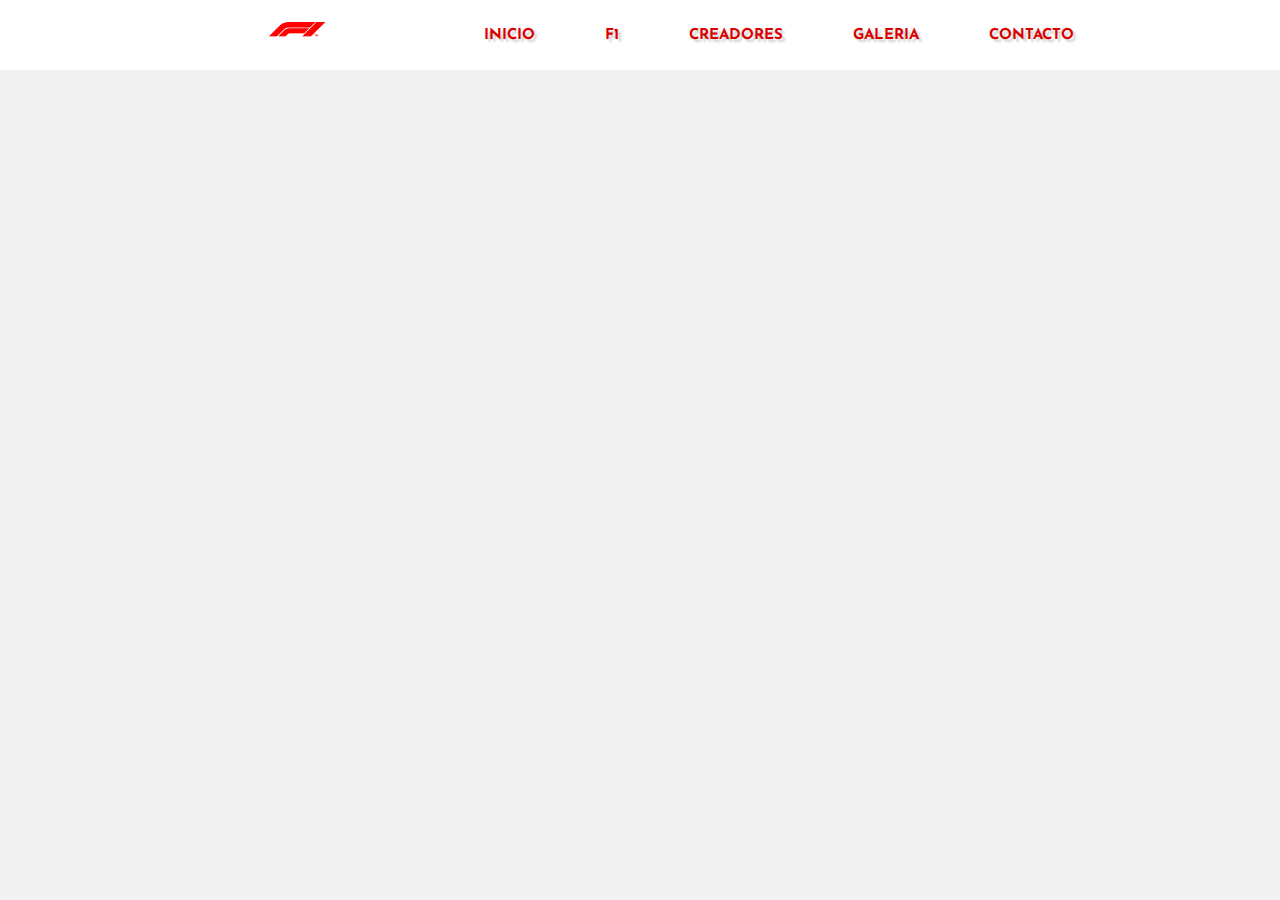
==== f1.html @ 09c90496 "header" ====
<!DOCTYPE html>
<html lang="en">
<head>
    <meta charset="UTF-8">
    <meta name="viewport" content="width=device-width, initial-scale=1.0">
    <link rel="stylesheet" href="css/f1.css">
    <link rel="preconnect" href="https://fonts.googleapis.com">
    <title>F1</title>
    <link rel="icon" href="img/pngwing.com.png" type="img/x-icon">
<link rel="preconnect" href="https://fonts.gstatic.com" crossorigin>
<link href="https://fonts.googleapis.com/css2?family=Josefin+Sans:ital,wght@0,100..700;1,100..700&display=swap" rel="stylesheet">
</head>
<body>
    <header>
        <div class="logo">
        <a href="inicio.html"><img src="img/pngwing.com.png" alt="logo de la pagina"></a>
        </div>
        <div class="encabezado">
          <div class="enlaces">
              <a  href="inicio.html">INICIO</a>
              <a  href="f1.html">F1</a>
              <a  href="creadores.html">CREADORES</a>
              <a  href="galeria.html">GALERIA</a>
              <a>CONTACTO</a>
          </div>
      </div>
      </header>

</body>
</html>
---- css/f1.css ----
body{
  font-family: "Josefin Sans", sans-serif;
  margin: 0%;
  background-color: rgb(241, 241, 241);
}

/*Encabezado*/
header{
  background-color: rgb(255, 255, 255);
  display: inline-flex;
  justify-content: center;
  position: fixed;
  width: 100%; 
  left: 0; 
  top: 0; 
  height: 70px;
  z-index: 99999;
}
.logo{
    display: inline-flex;
    }
    
    .logo img{
    height: 60px;
    margin-left: 250px;
    }
    
    .encabezado{
        padding: 20px;
        display: flex;
        justify-content: space-around;
        align-items: center;
        width: 70%;
    }
    
    .enlaces{
        display: flex;
        gap: 30px;
        margin-right: 32px;
    
    }
    
    .enlaces a{
        text-decoration: none;
        color: rgb(218, 0, 0);
        font-family: "Josefin Sans", sans-serif;
        font-weight: bold;
        padding: 20px;
        font-size: 15px;
        text-shadow: 3px 3px 2px rgba(41, 41, 41, 0.199);
    }
    
    .enlaces a:hover{
        background-color:rgb(189, 0, 0);
        border-radius: 20px;
        color: white;
        cursor: pointer;
    }
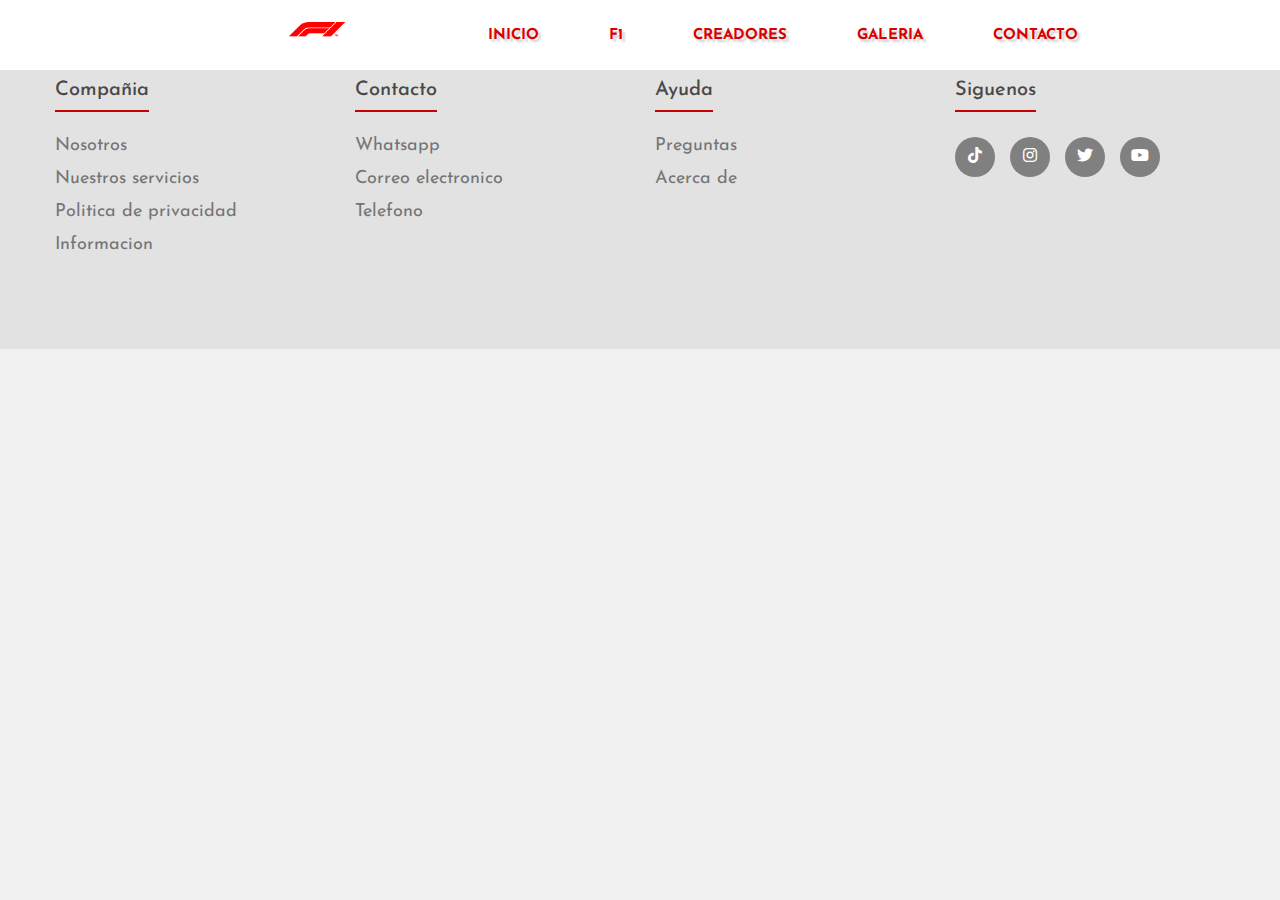
==== commit 26c2aac9: "new footer" ====
--- a/f1.html
+++ b/f1.html
@@ -4,9 +4,9 @@
     <meta charset="UTF-8">
     <meta name="viewport" content="width=device-width, initial-scale=1.0">
     <link rel="stylesheet" href="css/f1.css">
+    <link rel="stylesheet" href="https://cdnjs.cloudflare.com/ajax/libs/font-awesome/6.2.1/css/all.min.css">
     <link rel="preconnect" href="https://fonts.googleapis.com">
     <title>F1</title>
-    <link rel="icon" href="img/pngwing.com.png" type="img/x-icon">
 <link rel="preconnect" href="https://fonts.gstatic.com" crossorigin>
 <link href="https://fonts.googleapis.com/css2?family=Josefin+Sans:ital,wght@0,100..700;1,100..700&display=swap" rel="stylesheet">
 </head>
@@ -26,5 +26,57 @@
       </div>
       </header>
 
+      <footer class="footer">
+
+        <div class="container">
+
+            <div class="footer-row">
+
+                <div class="footer-links">
+                    <h4>Compañia</h4>
+                    <ul>
+                        <li><a href="#">Nosotros</a></li>
+                        <li><a href="#">Nuestros servicios</a></li>
+                        <li><a href="#">Politica de privacidad</a></li>
+                        <li><a href="#">Informacion</a></li>
+                    </ul>
+                </div>
+
+                <div class="footer-links">
+                    <h4>Contacto</h4>
+                    <ul>
+                        <li><a href="#">Whatsapp</a></li>
+                        <li><a href="#">Correo electronico</a></li>
+                        <li><a href="#">Telefono</a></li>
+                    </ul>
+                </div>
+
+                <div class="footer-links">
+                    <h4>Ayuda</h4>
+                    <ul>
+                        <li><a href="#">Preguntas</a></li>
+                        <li><a href="#">Acerca de</a></li>
+                    </ul>
+                </div>
+
+                <div class="footer-links">
+                    <h4>Siguenos</h4>
+                    <div class="social-link">
+                         <a href="https://www.tiktok.com/@f1?_t=8qfNilRjqsv&_r=1"><i class="fa-brands fa-tiktok"></i></a>
+                         <a href="https://www.instagram.com/f1?igsh=OXd1dGJkZG90dzBp"><i class="fa-brands fa-instagram"></i></a>
+                         <a href="https://x.com/f1?s=21"><i class="fa-brands fa-twitter"></i></a>
+                         <a href="https://youtube.com/@formula1?si=HDa8vbBEjknepJ82"><i class="fa-brands fa-youtube"></i></a>
+
+                    </div>
+                
+                </div>
+
+            </div>
+
+        </div>
+
+    </footer>
+
+
 </body>
 </html>
--- a/css/f1.css
+++ b/css/f1.css
@@ -36,7 +36,7 @@
     .enlaces{
         display: flex;
         gap: 30px;
-        margin-right: 32px;
+        margin-right: 25px;
     
     }
     
@@ -57,6 +57,86 @@
         cursor: pointer;
     }
 
+    /*fooder*/
+*{
+    margin: 0;
+    padding: 0;
+    box-sizing: border-box;
+    list-style: none;
+}
+
+.container{
+    max-width: 1200px;
+    margin: 0 auto;
+}
+
+.footer{
+    background-color: rgb(226, 226, 226);
+    padding: 80px 0;
+}
+
+.footer-row{
+    display: flex;
+    flex-wrap: wrap;
+}
+
+.footer-links{
+    width: 25%;
+    padding: 0 15px;
+}
+
+.footer-links h4{
+    font-size: 20px;
+    color: rgb(73, 73, 73);
+    margin-bottom: 25px;
+    font-weight: 500;
+    border-bottom: 2px solid rgb(199, 0, 0);
+    padding-bottom: 10px;
+    display: inline-block;
+}
+
+.footer-links ul li a{
+    font-size: 18px;
+    text-decoration: none;
+    color: #757575;
+    display: block;
+    margin-bottom: 15px;
+    transition: all .3s ease;
+}
+
+.footer-links ul li a:hover{
+    color: rgb(199, 0, 0);
+    padding-left: 6px;
+}
+
+.social-link a{
+    display: inline-block;
+    min-height: 40px;
+    width: 40px;
+    background-color: gray;
+    margin: 0 10px 10px 0;
+    text-align: center;
+    line-height: 40px;
+    border-radius: 50%;
+    color: white;
+    transition: all .5s ease;
+}
+
+.social-link a:hover{
+    background-color: rgb(156, 0, 0);
+}
+
+@media(max-width: center){
+    .footer-row{
+        text-align: center;
+    }
+
+    .footer-links{
+        width: 100%;
+        margin-bottom: 30px;
+    }
+}
+
     
 
 
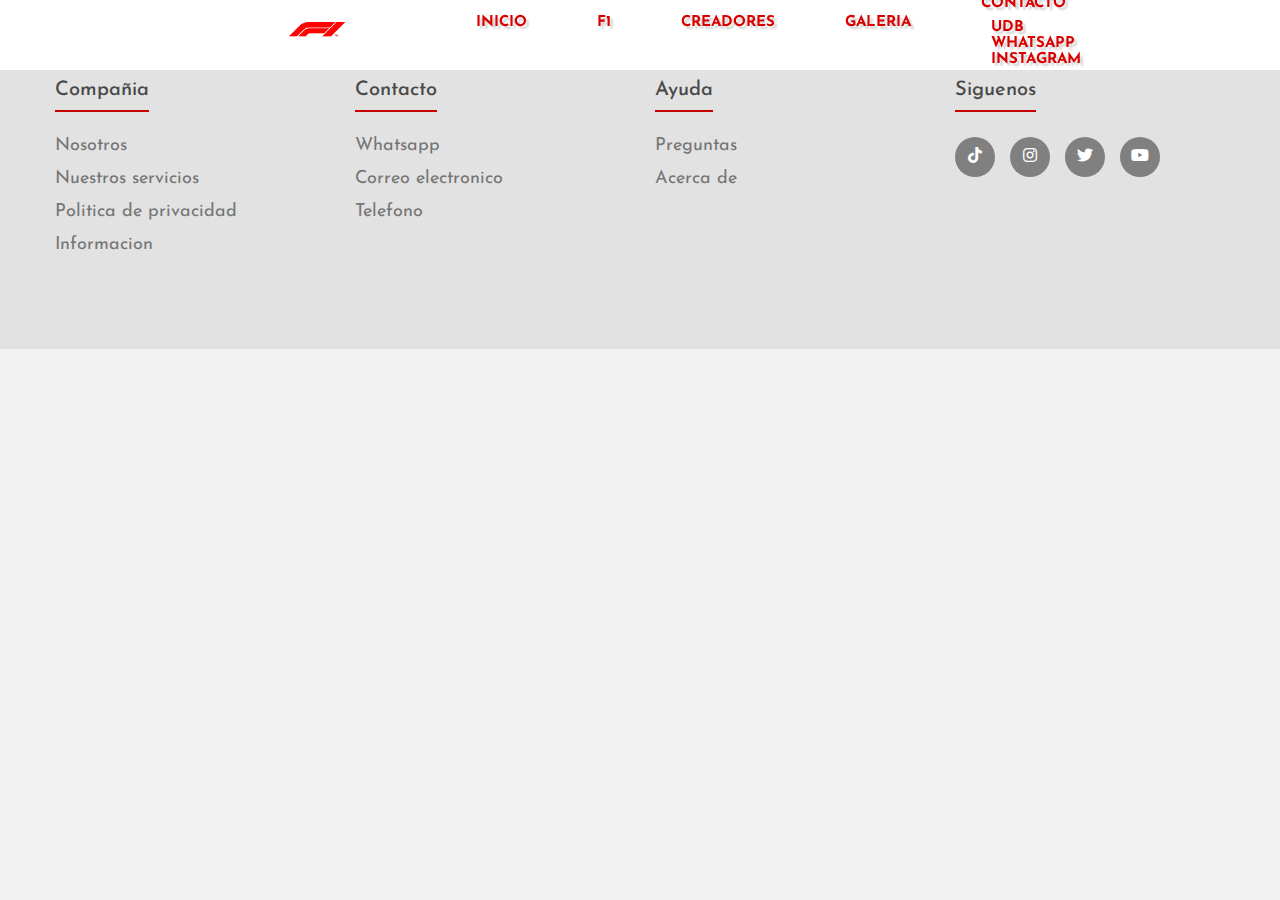
==== commit a28425ec: "submenu contacto" ====
--- a/f1.html
+++ b/f1.html
@@ -16,14 +16,23 @@
         <a href="inicio.html"><img src="img/pngwing.com.png" alt="logo de la pagina"></a>
         </div>
         <div class="encabezado">
-          <div class="enlaces">
-              <a  href="inicio.html">INICIO</a>
-              <a  href="f1.html">F1</a>
-              <a  href="creadores.html">CREADORES</a>
-              <a  href="galeria.html">GALERIA</a>
-              <a>CONTACTO</a>
-          </div>
-      </div>
+            <div class="enlaces">
+                <a  href="inicio.html">INICIO</a>
+                <a  href="f1.html">F1</a>
+                <a  href="creadores.html">CREADORES</a>
+                <a  href="galeria.html">GALERIA</a>
+                <ul class="nav">
+                    <li><a style="padding: 20px;">CONTACTO</a>
+                    <ul style="padding: 8px; padding-left: 10px; ">
+                    <li><a href="https://www.udb.edu.sv/udb/">UDB</a></li>
+                    <li><a href="https://api.whatsapp.com/send?phone=50322518241&text=Hola,%20quiero%20informaci%C3%B3n%20de%20Nuevo%20Ingreso%20para%20carreras%20presenciales%20:">WHATSAPP</a></li>
+                    <li><a href="https://www.instagram.com/UDBelsalvador/">INSTAGRAM</a></li>
+                    </ul>
+                    </li>
+                </ul>
+                
+            </div>
+        </div>
       </header>
 
       <footer class="footer">
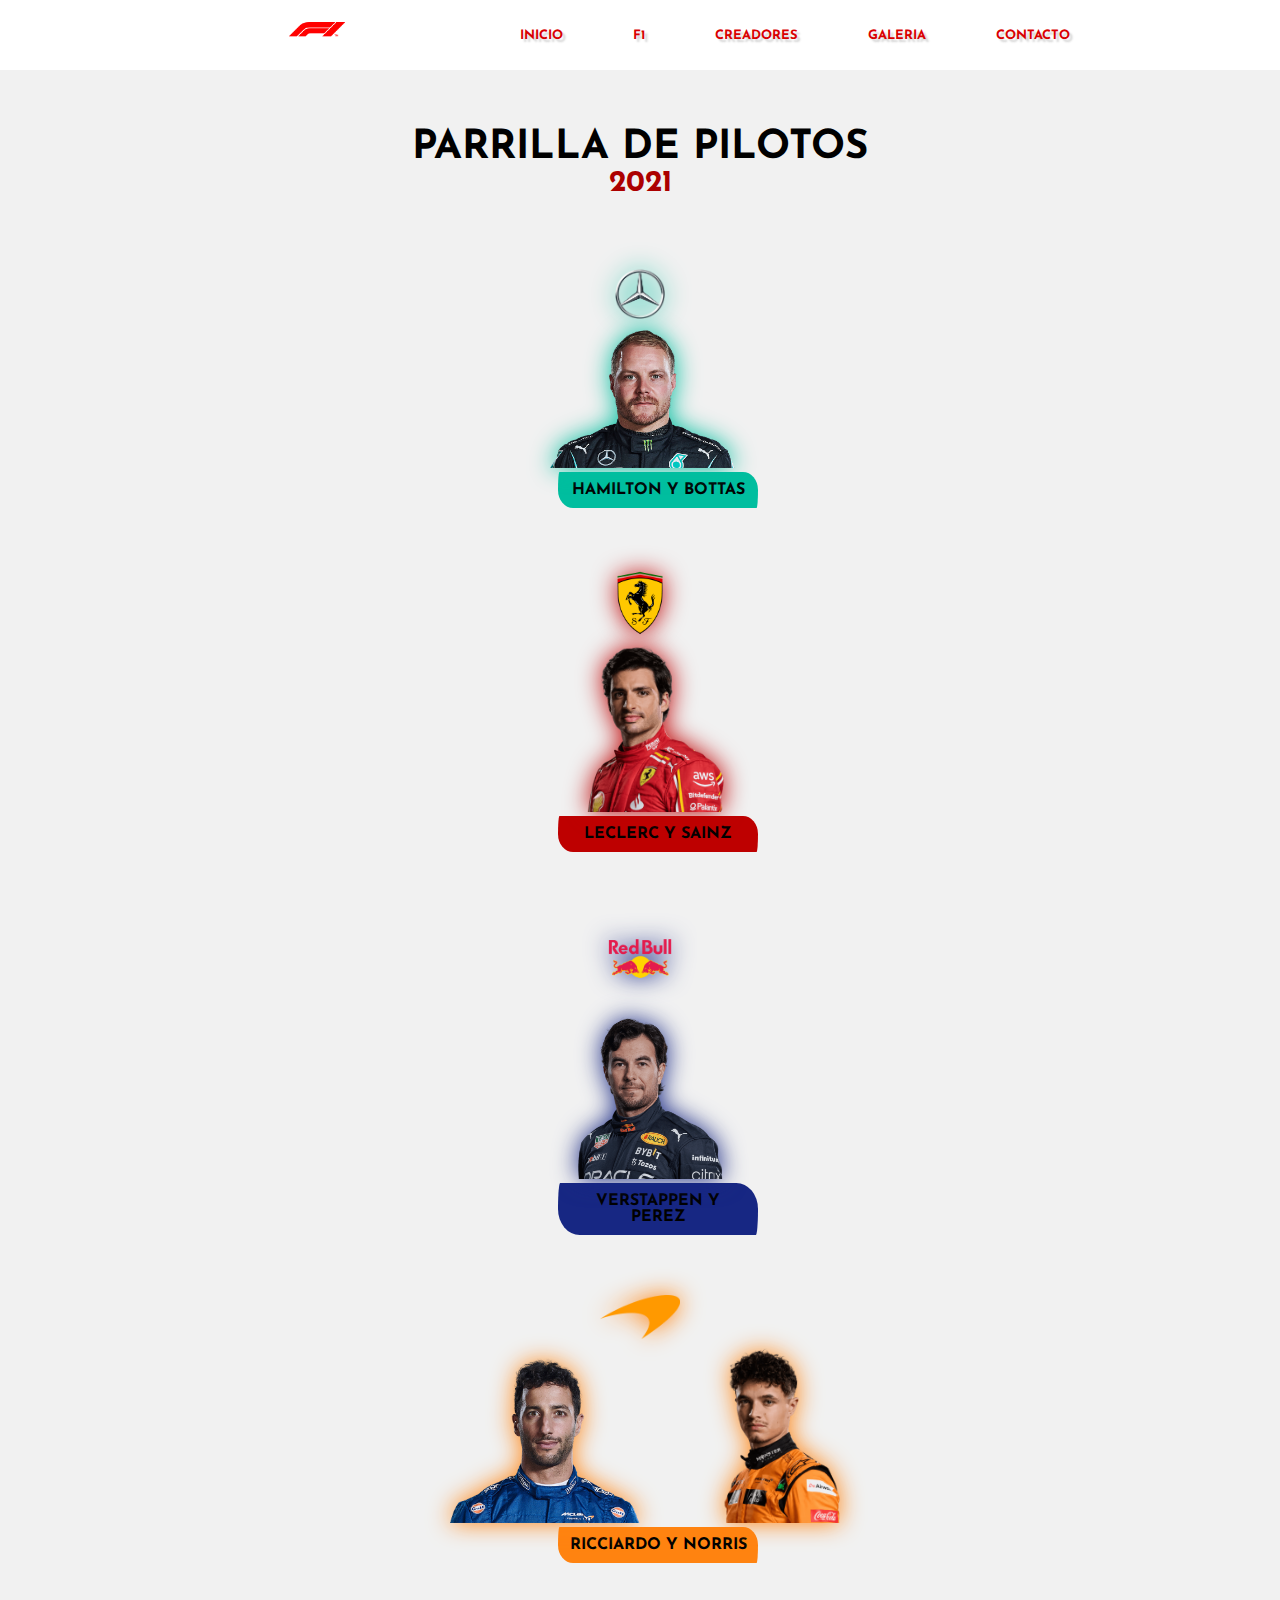
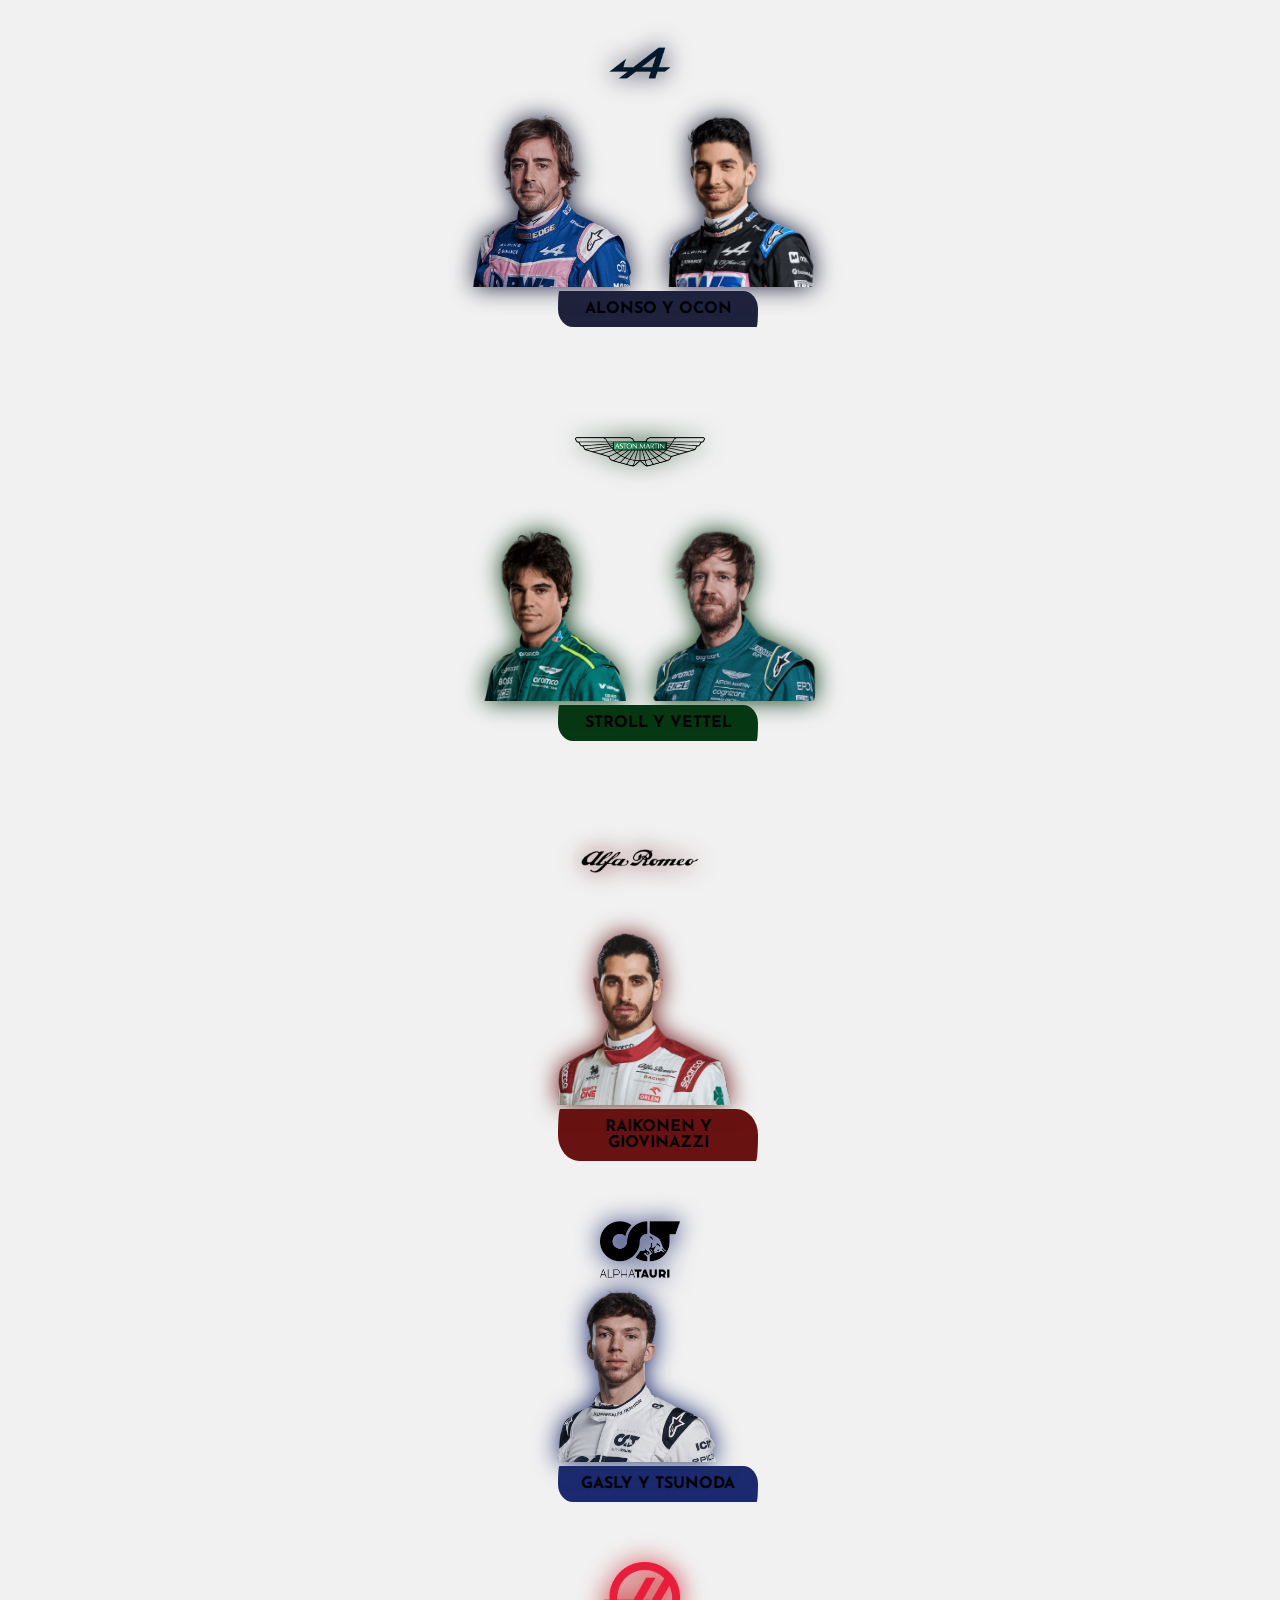
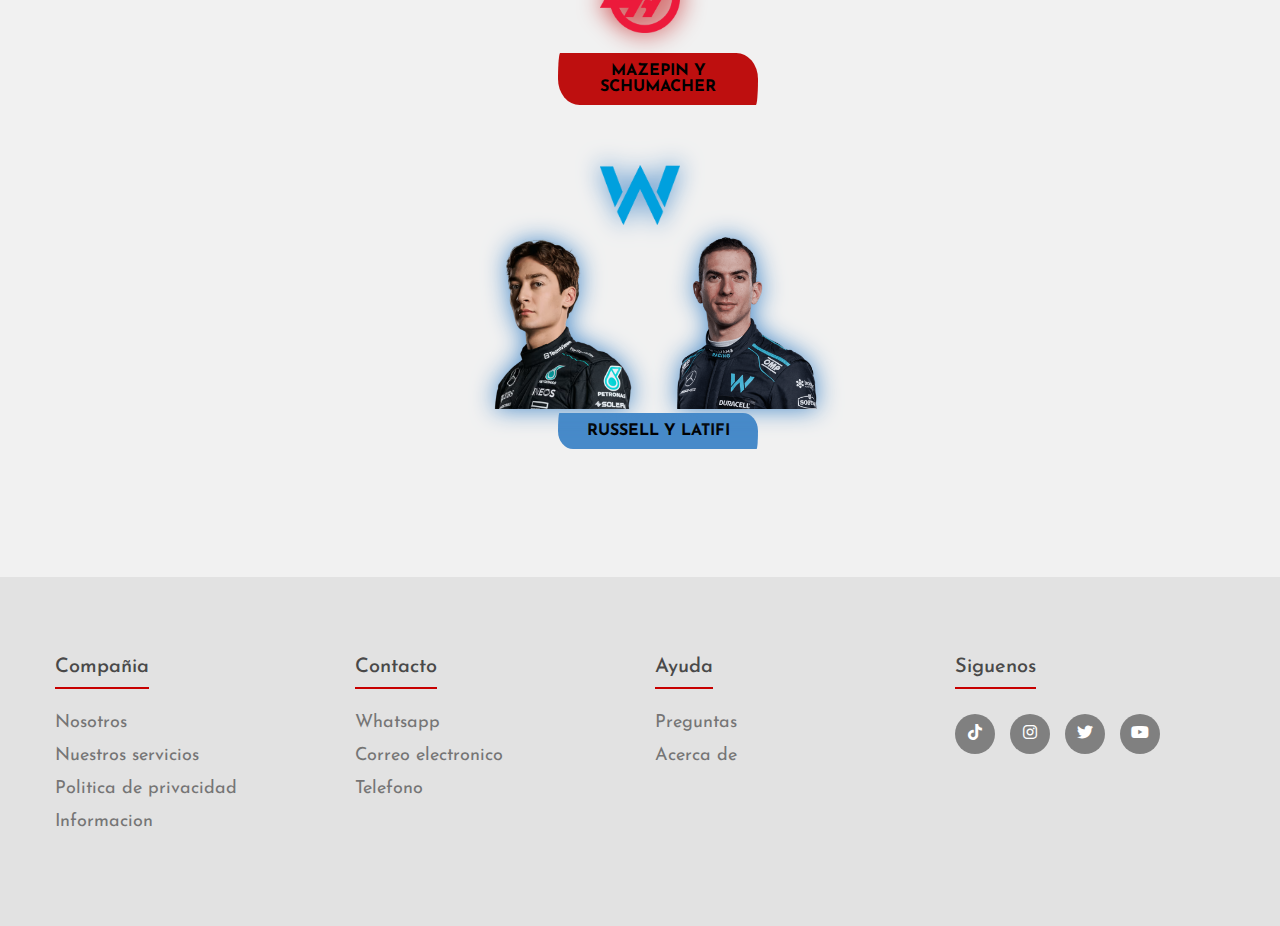
==== commit bf2a61cf: "agergando parrilla" ====
--- a/f1.html
+++ b/f1.html
@@ -34,6 +34,83 @@
             </div>
         </div>
       </header>
+
+      <div class="equipos">
+        <h1 style="font-size: 40px;">PARRILLA DE PILOTOS</h1>
+        <h2 style="font-size: 30px; color: rgb(172, 0, 0); padding-bottom: 70px;">2021</h2>
+
+        <img style="width: 50px; filter: drop-shadow(0 0 0.75rem rgb(0, 190, 159));" src="img/mercedespng.png" alt="">
+        <div class="mercedes">
+        <img style="width: 150px; " src="img/lewispng.png" alt="">
+        <img style="width: 200px;" src="img/valterribottaspng.png" alt="">
+        <p>HAMILTON Y BOTTAS</p>
+        </div>
+
+        <img style="width: 70px; filter: drop-shadow(0 0 0.75rem rgb(190, 0, 0)); padding-top: 60px;" src="img/Ferraripng.png" alt="">
+        <div class="ferrari">
+        <img style="width: 170px; " src="img/charlespng.png" alt="">
+        <img style="width: 170px;" src="img/carlospng.png" alt="">
+        <p>LECLERC Y SAINZ</p>
+        </div>
+
+        <img style="width: 100px; filter: drop-shadow(0 0 0.75rem rgb(23, 39, 131)); padding-top: 60px;" src="img/redbullpng.png" alt="">
+        <div class="redbull">
+        <img style="width: 170px; " src="img/maxpng.png" alt="">
+        <img style="width: 170px;" src="img/checopng.png" alt="">
+        <p>VERSTAPPEN Y PEREZ</p>
+        </div>
+
+        <img style="width: 80px; filter: drop-shadow(0 0 0.75rem rgb(255, 131, 16)); padding-top: 60px;" src="img/Mclarenpng.png" alt="">
+        <div class="mclaren">
+        <img style="width: 240px; " src="img/ricciardopng.png" alt="">
+        <img style="width: 180px;" src="img/landopng.PNG" alt="">
+        <p>RICCIARDO Y NORRIS</p>
+        </div>
+
+        <img style="width: 80px; filter: drop-shadow(0 0 0.75rem rgb(31, 34, 61)); padding-top: 60px;" src="img/alpinepng.png" alt="">
+        <div class="alphine">
+        <img style="width: 180px; " src="img/fernandopng.png" alt="">
+        <img style="width: 180px;" src="img/estebanpng.png" alt="">
+        <p>ALONSO Y OCON</p>
+        </div>
+
+        <img style="width: 130px; filter: drop-shadow(0 0 0.75rem rgb(6, 56, 19)); padding-top: 60px;" src="img/Astonpng.png" alt="">
+        <div class="aston">
+        <img style="width: 180px; " src="img/lancepng.png" alt="">
+        <img style="width: 180px;" src="img/sebastianpng.png" alt="">
+        <p>STROLL Y VETTEL</p>
+        </div>
+
+        <img style="width: 120px; filter: drop-shadow(0 0 0.75rem rgb(104, 18, 18)); padding-top: 60px;" src="img/alfapng.png" alt="">
+        <div class="alfa">
+        <img style="width: 180px; " src="img/raikkonenpng.png" alt="">
+        <img style="width: 180px;" src="img/giovinazzipng.png" alt="">
+        <p>RAIKONEN Y GIOVINAZZI</p>
+        </div>
+
+        <img style="width: 80px; filter: drop-shadow(0 0 0.75rem rgb(27, 42, 110)); padding-top: 60px;" src="img/AlphaTauripng.png" alt="">
+        <div class="tauri">
+        <img style="width: 180px; " src="img/pierepng.png" alt="">
+        <img style="width: 180px;" src="img/yukipng.png" alt="">
+        <p>GASLY Y TSUNODA</p>
+        </div>
+
+        <img style="width: 80px; filter: drop-shadow(0 0 0.75rem rgb(190, 15, 15)); padding-top: 60px;" src="img/Haaspng.png" alt="">
+        <div class="haas">
+        <img style="width: 180px; " src="img/mazepinpng.png" alt="">
+        <img style="width: 180px;" src="img/schumancherpng.png" alt="">
+        <p>MAZEPIN Y SCHUMACHER</p>
+        </div>
+
+        <img style="width: 80px; filter: drop-shadow(0 0 0.75rem rgb(71, 138, 201)); padding-top: 60px;" src="img/Williamspng.png" alt="">
+        <div class="williams">
+        <img style="width: 180px; " src="img/russellpng.png" alt="">
+        <img style="width: 180px;" src="img/nicholaspng.png" alt="">
+        <p>RUSSELL Y LATIFI</p>
+        </div>
+
+      </div>
+
 
       <footer class="footer">
 
--- a/css/f1.css
+++ b/css/f1.css
@@ -6,56 +6,336 @@
 
 /*Encabezado*/
 header{
-  background-color: rgb(255, 255, 255);
-  display: inline-flex;
-  justify-content: center;
-  position: fixed;
-  width: 100%; 
-  left: 0; 
-  top: 0; 
-  height: 70px;
-  z-index: 99999;
-}
-.logo{
+    background-color: rgb(255, 255, 255);
     display: inline-flex;
-    }
-    
-    .logo img{
-    height: 60px;
-    margin-left: 250px;
-    }
-    
-    .encabezado{
-        padding: 20px;
-        display: flex;
-        justify-content: space-around;
-        align-items: center;
-        width: 70%;
-    }
-    
-    .enlaces{
-        display: flex;
-        gap: 30px;
-        margin-right: 25px;
-    
-    }
-    
-    .enlaces a{
-        text-decoration: none;
-        color: rgb(218, 0, 0);
-        font-family: "Josefin Sans", sans-serif;
-        font-weight: bold;
-        padding: 20px;
-        font-size: 15px;
-        text-shadow: 3px 3px 2px rgba(41, 41, 41, 0.199);
-    }
-    
-    .enlaces a:hover{
-        background-color:rgb(189, 0, 0);
-        border-radius: 20px;
-        color: white;
-        cursor: pointer;
-    }
+    justify-content: center;
+    position: fixed;
+    width: 100%; 
+    left: 0; 
+    top: 0; 
+    height: 70px;
+    z-index: 99999;
+  }
+  .logo{
+      display: inline-flex;
+      }
+      
+      .logo img{
+      height: 60px;
+      margin-left: 250px;
+      }
+      
+      .encabezado{
+          padding: 20px;
+          display: flex;
+          justify-content: space-around;
+          align-items: center;
+          width: 70%;
+      }
+      
+      .enlaces{
+          display: flex;
+          gap: 30px;
+      }
+      
+      .enlaces a{
+          text-decoration: none;
+          color: rgb(218, 0, 0);
+          font-family: "Josefin Sans", sans-serif;
+          font-weight: bold;
+          padding: 20px;
+          font-size: 13px;
+          transition: all 300ms ease;
+          text-shadow: 3px 3px 2px rgba(41, 41, 41, 0.199);
+      }
+      
+      .enlaces a:hover{
+          transform: scale(1.1);
+          background-color:rgb(189, 0, 0);
+          color: white;
+          cursor: pointer;
+      }
+  
+  /*Submenu de contacto*/
+  a {
+      text-decoration: none;
+    }
+  
+    ul{
+      list-style: none;
+    }
+  
+    .nav li a{
+      text-decoration: none;
+      background-color: rgb(255, 255, 255);
+      padding: 10px ;
+      display: block;
+    }
+  
+    nav > li{
+      float: left;
+    }
+  
+    .nav li ul {
+      display: none;
+      position: absolute;
+      min-height: 140px;
+      padding-top: 10px;
+      
+    }
+  
+    .nav li:hover > ul{
+      display: block;
+    }
+
+/*cONTENIDO F1, PARRILLA*/
+
+.equipos{
+    padding: 10%;
+    text-align: center;
+}
+
+/*mercedes*/
+
+.mercedes img{
+    filter: drop-shadow(0 0 0.75rem rgb(0, 190, 159))
+}
+
+.mercedes p{
+    padding: 10px;
+    font-weight: bold ;
+    background: rgb(0, 190, 159);
+    width: 200px;
+    height: auto;
+    word-wrap: break-word;
+    margin-left: 42%;
+    border-radius: 10px 100px / 120px;
+    transition: all .3s ease;
+}
+.mercedes p:hover{
+    transform: scale(1.1);
+}
+
+/*ferrari*/
+.ferrari img{
+    filter: drop-shadow(0 0 0.75rem rgb(190, 0, 0))
+}
+
+.ferrari p{
+    padding: 10px;
+    font-weight: bold ;
+    background: rgb(190, 0, 0);
+    width: 200px;
+    height: auto;
+    word-wrap: break-word;
+    margin-left: 42%;
+    border-radius: 10px 100px / 120px;
+    transition: all .3s ease;
+}
+.ferrari p:hover{
+    transform: scale(1.1);
+}
+
+/*red bull*/
+.redbull img{
+    filter: drop-shadow(0 0 0.75rem rgb(23, 39, 131))
+}
+
+.redbull p{
+    padding: 10px;
+    font-weight: bold ;
+    background: rgb(23, 39, 131);
+    width: 200px;
+    height: auto;
+    word-wrap: break-word;
+    margin-left: 42%;
+    border-radius: 10px 100px / 120px;
+    transition: all .3s ease;
+}
+.redbull p:hover{
+    transform: scale(1.1);
+}
+
+/*mclaren*/
+.mclaren img{
+    filter: drop-shadow(0 0 0.75rem rgb(255, 131, 16))
+}
+
+.mclaren p{
+    padding: 10px;
+    font-weight: bold ;
+    background: rgb(255, 131, 16);
+    width: 200px;
+    height: auto;
+    word-wrap: break-word;
+    margin-left: 42%;
+    border-radius: 10px 100px / 120px;
+    transition: all .3s ease;
+}
+.mclaren p:hover{
+    transform: scale(1.1);
+}
+
+/*ALPHINE*/
+.alphine img{
+    filter: drop-shadow(0 0 0.75rem rgb(31, 34, 61))
+}
+
+.alphine p{
+    padding: 10px;
+    font-weight: bold ;
+    background: rgb(31, 34, 61);
+    width: 200px;
+    height: auto;
+    word-wrap: break-word;
+    margin-left: 42%;
+    border-radius: 10px 100px / 120px;
+    transition: all .3s ease;
+}
+.alphine p:hover{
+    transform: scale(1.1);
+}
+
+/*ASTON MARTIN*/
+.aston img{
+    filter: drop-shadow(0 0 0.75rem rgb(6, 56, 19))
+}
+
+.aston p{
+    padding: 10px;
+    font-weight: bold ;
+    background: rgb(6, 56, 19);
+    width: 200px;
+    height: auto;
+    word-wrap: break-word;
+    margin-left: 42%;
+    border-radius: 10px 100px / 120px;
+    transition: all .3s ease;
+}
+.aston p:hover{
+    transform: scale(1.1);
+}
+
+/*alfa romeo*/
+.alfa img{
+    filter: drop-shadow(0 0 0.75rem rgb(104, 18, 18))
+}
+
+.alfa p{
+    padding: 10px;
+    font-weight: bold ;
+    background: rgb(104, 18, 18);
+    width: 200px;
+    height: auto;
+    word-wrap: break-word;
+    margin-left: 42%;
+    border-radius: 10px 100px / 120px;
+    transition: all .3s ease;
+}
+.alfa p:hover{
+    transform: scale(1.1);
+}
+
+/*alfa romeo*/
+.alfa img{
+    filter: drop-shadow(0 0 0.75rem rgb(104, 18, 18))
+}
+
+.alfa p{
+    padding: 10px;
+    font-weight: bold ;
+    background: rgb(104, 18, 18);
+    width: 200px;
+    height: auto;
+    word-wrap: break-word;
+    margin-left: 42%;
+    border-radius: 10px 100px / 120px;
+    transition: all .3s ease;
+}
+.alfa p:hover{
+    transform: scale(1.1);
+}
+
+/*alfa romeo*/
+.alfa img{
+    filter: drop-shadow(0 0 0.75rem rgb(104, 18, 18))
+}
+
+.alfa p{
+    padding: 10px;
+    font-weight: bold ;
+    background: rgb(104, 18, 18);
+    width: 200px;
+    height: auto;
+    word-wrap: break-word;
+    margin-left: 42%;
+    border-radius: 10px 100px / 120px;
+    transition: all .3s ease;
+}
+.alfa p:hover{
+    transform: scale(1.1);
+}
+
+/*ALPHA TAURI*/
+.tauri img{
+    filter: drop-shadow(0 0 0.75rem rgb(27, 42, 110))
+}
+
+.tauri p{
+    padding: 10px;
+    font-weight: bold ;
+    background: rgb(27, 42, 110);
+    width: 200px;
+    height: auto;
+    word-wrap: break-word;
+    margin-left: 42%;
+    border-radius: 10px 100px / 120px;
+    transition: all .3s ease;
+}
+.tauri p:hover{
+    transform: scale(1.1);
+}
+
+/*HAAS*/
+.haas img{
+    filter: drop-shadow(0 0 0.75rem rgb(190, 15, 15))
+}
+
+.haas p{
+    padding: 10px;
+    font-weight: bold ;
+    background: rgb(190, 15, 15);
+    width: 200px;
+    height: auto;
+    word-wrap: break-word;
+    margin-left: 42%;
+    border-radius: 10px 100px / 120px;
+    transition: all .3s ease;
+}
+.haas p:hover{
+    transform: scale(1.1);
+}
+
+/*WILLIAMS*/
+.williams img{
+    filter: drop-shadow(0 0 0.75rem rgb(71, 138, 201))
+}
+
+.williams p{
+    padding: 10px;
+    font-weight: bold ;
+    background: rgb(71, 138, 201);
+    width: 200px;
+    height: auto;
+    word-wrap: break-word;
+    margin-left: 42%;
+    border-radius: 10px 100px / 120px;
+    transition: all .3s ease;
+}
+.williams p:hover{
+    transform: scale(1.1);
+}
+
 
     /*fooder*/
 *{
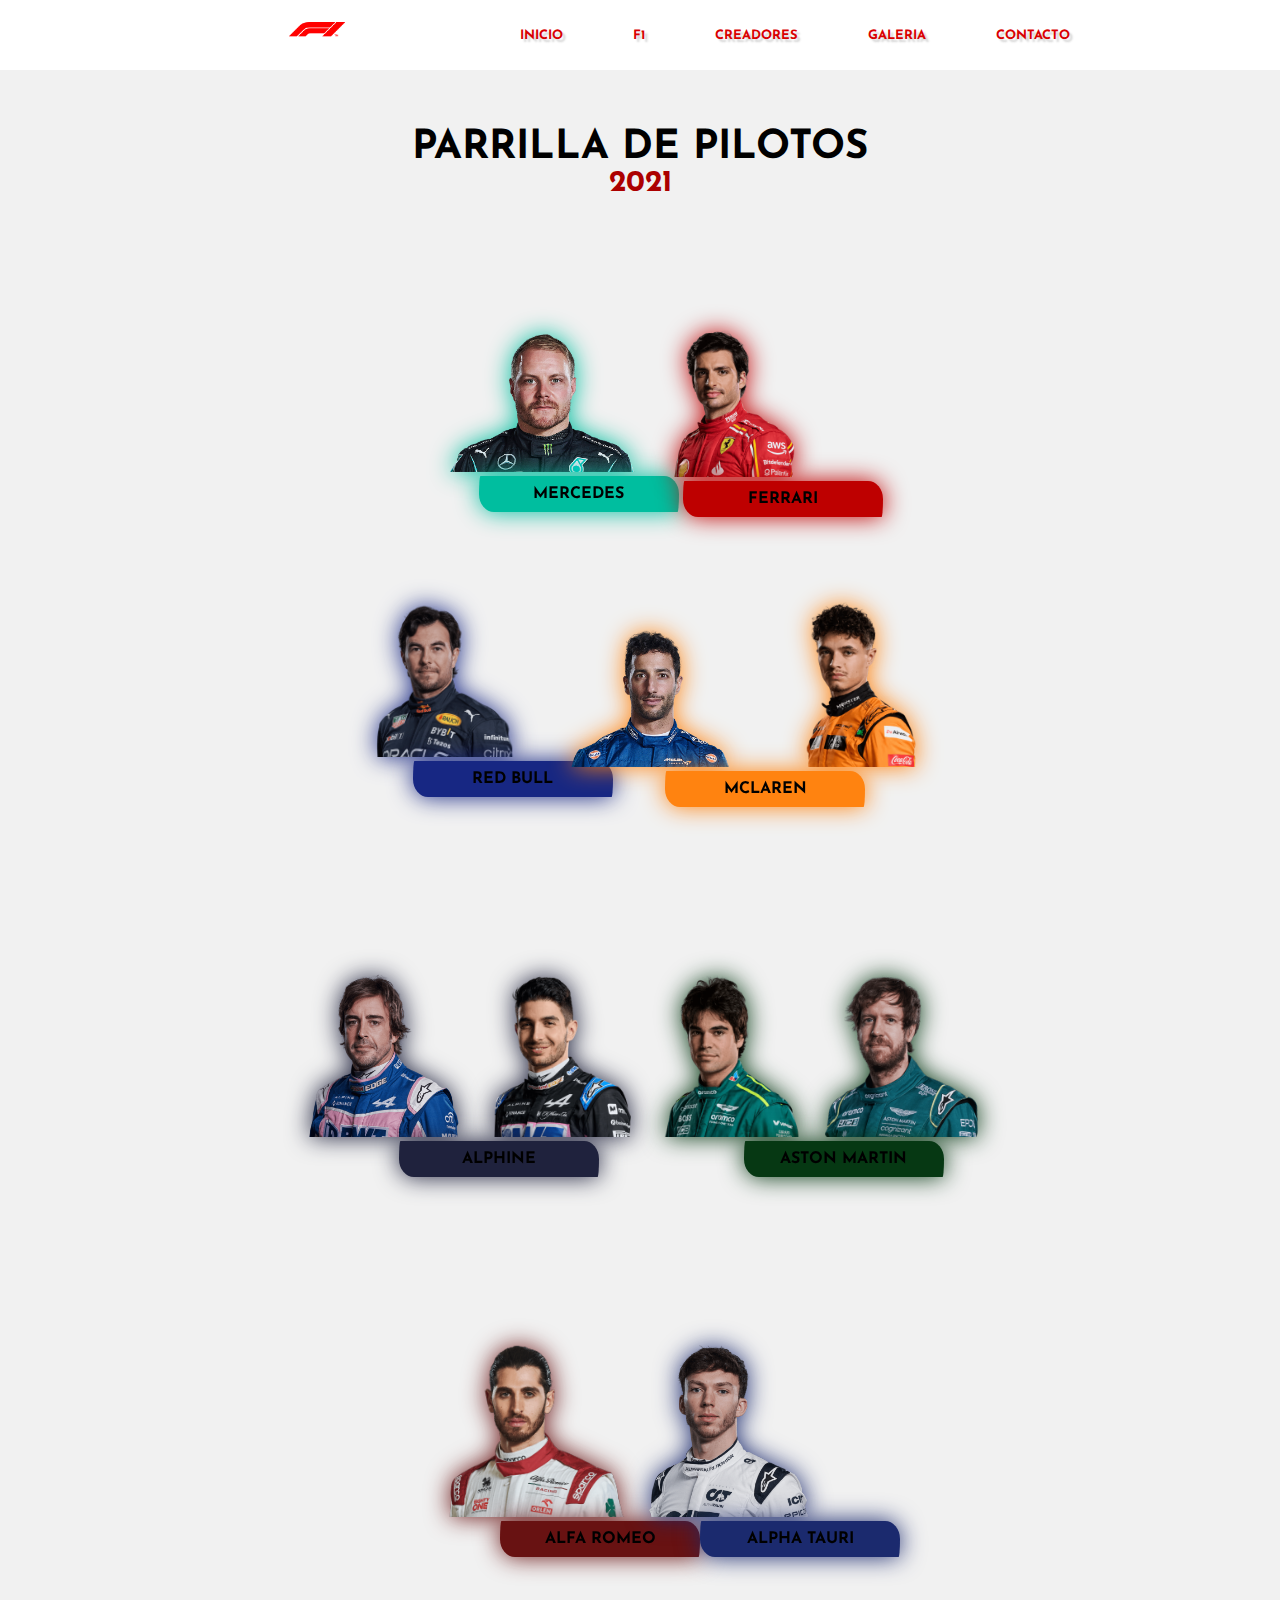
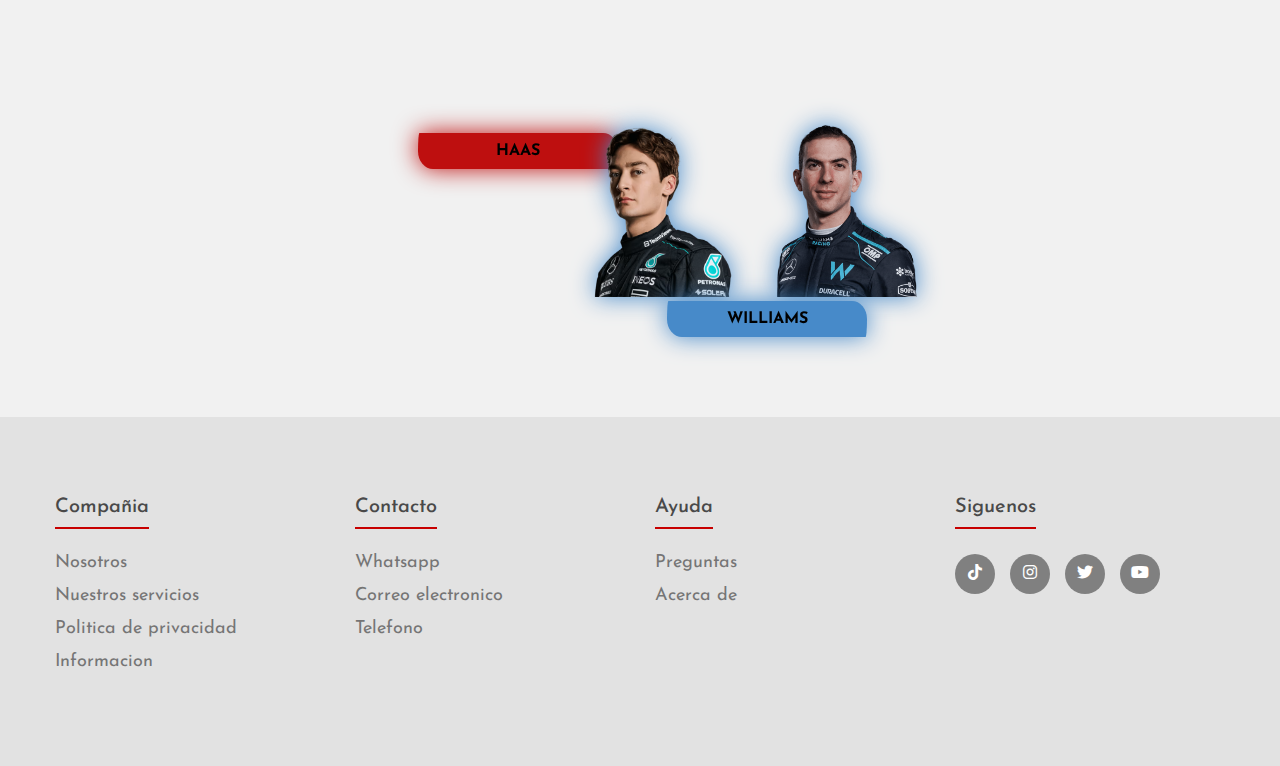
==== commit cdafda59: "cambios a la parrilla" ====
--- a/f1.html
+++ b/f1.html
@@ -37,79 +37,80 @@
 
       <div class="equipos">
         <h1 style="font-size: 40px;">PARRILLA DE PILOTOS</h1>
-        <h2 style="font-size: 30px; color: rgb(172, 0, 0); padding-bottom: 70px;">2021</h2>
+        <h2 style="font-size: 30px; color: rgb(172, 0, 0);">2021</h2>
+      </div>
 
-        <img style="width: 50px; filter: drop-shadow(0 0 0.75rem rgb(0, 190, 159));" src="img/mercedespng.png" alt="">
+      <div class="MF">
         <div class="mercedes">
         <img style="width: 150px; " src="img/lewispng.png" alt="">
         <img style="width: 200px;" src="img/valterribottaspng.png" alt="">
-        <p>HAMILTON Y BOTTAS</p>
+        <p>MERCEDES</p>
         </div>
 
-        <img style="width: 70px; filter: drop-shadow(0 0 0.75rem rgb(190, 0, 0)); padding-top: 60px;" src="img/Ferraripng.png" alt="">
         <div class="ferrari">
-        <img style="width: 170px; " src="img/charlespng.png" alt="">
-        <img style="width: 170px;" src="img/carlospng.png" alt="">
-        <p>LECLERC Y SAINZ</p>
+        <img style="width: 150px; " src="img/charlespng.png" alt="">
+        <img style="width: 150px;" src="img/carlospng.png" alt="">
+        <p>FERRARI</p>
+        </div>
+      </div>
+
+      <div class="RM">
+        <div class="redbull">
+        <img style="width: 160px; " src="img/maxpng.png" alt="">
+        <img style="width: 160px;" src="img/checopng.png" alt="">
+        <p>RED BULL</p>
         </div>
 
-        <img style="width: 100px; filter: drop-shadow(0 0 0.75rem rgb(23, 39, 131)); padding-top: 60px;" src="img/redbullpng.png" alt="">
-        <div class="redbull">
-        <img style="width: 170px; " src="img/maxpng.png" alt="">
-        <img style="width: 170px;" src="img/checopng.png" alt="">
-        <p>VERSTAPPEN Y PEREZ</p>
+        <div class="mclaren">
+        <img style="width: 200px; " src="img/ricciardopng.png" alt="">
+        <img style="width: 170px;" src="img/landopng.PNG" alt="">
+        <p>MCLAREN</p>
+        </div>
+      </div>
+
+      <div class="AA">
+        <div class="alphine">
+        <img style="width: 170px; " src="img/fernandopng.png" alt="">
+        <img style="width: 170px;" src="img/estebanpng.png" alt="">
+        <p>ALPHINE</p>
         </div>
 
-        <img style="width: 80px; filter: drop-shadow(0 0 0.75rem rgb(255, 131, 16)); padding-top: 60px;" src="img/Mclarenpng.png" alt="">
-        <div class="mclaren">
-        <img style="width: 240px; " src="img/ricciardopng.png" alt="">
-        <img style="width: 180px;" src="img/landopng.PNG" alt="">
-        <p>RICCIARDO Y NORRIS</p>
+        <div class="aston">
+        <img style="width: 170px; " src="img/lancepng.png" alt="">
+        <img style="width: 170px;" src="img/sebastianpng.png" alt="">
+        <p>ASTON MARTIN</p>
         </div>
+      </div>
 
-        <img style="width: 80px; filter: drop-shadow(0 0 0.75rem rgb(31, 34, 61)); padding-top: 60px;" src="img/alpinepng.png" alt="">
-        <div class="alphine">
-        <img style="width: 180px; " src="img/fernandopng.png" alt="">
-        <img style="width: 180px;" src="img/estebanpng.png" alt="">
-        <p>ALONSO Y OCON</p>
-        </div>
-
-        <img style="width: 130px; filter: drop-shadow(0 0 0.75rem rgb(6, 56, 19)); padding-top: 60px;" src="img/Astonpng.png" alt="">
-        <div class="aston">
-        <img style="width: 180px; " src="img/lancepng.png" alt="">
-        <img style="width: 180px;" src="img/sebastianpng.png" alt="">
-        <p>STROLL Y VETTEL</p>
-        </div>
-
-        <img style="width: 120px; filter: drop-shadow(0 0 0.75rem rgb(104, 18, 18)); padding-top: 60px;" src="img/alfapng.png" alt="">
+      <div class="RT">
         <div class="alfa">
         <img style="width: 180px; " src="img/raikkonenpng.png" alt="">
         <img style="width: 180px;" src="img/giovinazzipng.png" alt="">
-        <p>RAIKONEN Y GIOVINAZZI</p>
+        <p>ALFA ROMEO</p>
         </div>
 
-        <img style="width: 80px; filter: drop-shadow(0 0 0.75rem rgb(27, 42, 110)); padding-top: 60px;" src="img/AlphaTauripng.png" alt="">
         <div class="tauri">
         <img style="width: 180px; " src="img/pierepng.png" alt="">
         <img style="width: 180px;" src="img/yukipng.png" alt="">
-        <p>GASLY Y TSUNODA</p>
+        <p>ALPHA TAURI</p>
         </div>
+      </div>    
 
-        <img style="width: 80px; filter: drop-shadow(0 0 0.75rem rgb(190, 15, 15)); padding-top: 60px;" src="img/Haaspng.png" alt="">
+      <div class="HW">
         <div class="haas">
         <img style="width: 180px; " src="img/mazepinpng.png" alt="">
         <img style="width: 180px;" src="img/schumancherpng.png" alt="">
-        <p>MAZEPIN Y SCHUMACHER</p>
+        <p>HAAS</p>
         </div>
-
-        <img style="width: 80px; filter: drop-shadow(0 0 0.75rem rgb(71, 138, 201)); padding-top: 60px;" src="img/Williamspng.png" alt="">
+        
         <div class="williams">
         <img style="width: 180px; " src="img/russellpng.png" alt="">
         <img style="width: 180px;" src="img/nicholaspng.png" alt="">
-        <p>RUSSELL Y LATIFI</p>
+        <p>WILLIAMS</p>
         </div>
+      </div>
 
-      </div>
+      
 
 
       <footer class="footer">
--- a/css/f1.css
+++ b/css/f1.css
@@ -95,6 +95,13 @@
     text-align: center;
 }
 
+/*PRIMERA FILA PILOTOS*/
+.MF{
+    display: flex;
+    justify-content: center;
+
+}
+
 /*mercedes*/
 
 .mercedes img{
@@ -102,18 +109,22 @@
 }
 
 .mercedes p{
+    text-align: center;
     padding: 10px;
     font-weight: bold ;
     background: rgb(0, 190, 159);
     width: 200px;
     height: auto;
     word-wrap: break-word;
-    margin-left: 42%;
-    border-radius: 10px 100px / 120px;
-    transition: all .3s ease;
+    margin-left: 20%;
+    border-radius: 10px 100px / 120px;
+    transition: all .3s ease;
+    filter: drop-shadow(0 0 0.75rem rgb(0, 190, 159))
+    
 }
 .mercedes p:hover{
     transform: scale(1.1);
+    
 }
 
 /*ferrari*/
@@ -122,18 +133,28 @@
 }
 
 .ferrari p{
+    text-align: center;
     padding: 10px;
     font-weight: bold ;
     background: rgb(190, 0, 0);
     width: 200px;
     height: auto;
     word-wrap: break-word;
-    margin-left: 42%;
-    border-radius: 10px 100px / 120px;
-    transition: all .3s ease;
+    margin-left: 20%;
+    border-radius: 10px 100px / 120px;
+    transition: all .3s ease;
+    filter: drop-shadow(0 0 0.75rem rgb(190, 0, 0))
 }
 .ferrari p:hover{
     transform: scale(1.1);
+}
+
+/*SEGUNDA FILA PILOTOS*/
+.RM{
+    padding: 80px;
+    display: flex;
+    justify-content: center;
+
 }
 
 /*red bull*/
@@ -142,15 +163,17 @@
 }
 
 .redbull p{
+    text-align: center;
     padding: 10px;
     font-weight: bold ;
     background: rgb(23, 39, 131);
     width: 200px;
     height: auto;
     word-wrap: break-word;
-    margin-left: 42%;
-    border-radius: 10px 100px / 120px;
-    transition: all .3s ease;
+    margin-left: 30%;
+    border-radius: 10px 100px / 120px;
+    transition: all .3s ease;
+    filter: drop-shadow(0 0 0.75rem rgb(23, 39, 131))
 }
 .redbull p:hover{
     transform: scale(1.1);
@@ -162,18 +185,28 @@
 }
 
 .mclaren p{
+    text-align: center;
     padding: 10px;
     font-weight: bold ;
     background: rgb(255, 131, 16);
     width: 200px;
     height: auto;
     word-wrap: break-word;
-    margin-left: 42%;
-    border-radius: 10px 100px / 120px;
-    transition: all .3s ease;
+    margin-left: 30%;
+    border-radius: 10px 100px / 120px;
+    transition: all .3s ease;
+    filter: drop-shadow(0 0 0.75rem rgb(255, 131, 16))
 }
 .mclaren p:hover{
     transform: scale(1.1);
+}
+
+/*TERCERA FILA PILOTOS*/
+.AA{
+    padding: 80px;
+    display: flex;
+    justify-content: center;
+
 }
 
 /*ALPHINE*/
@@ -182,15 +215,17 @@
 }
 
 .alphine p{
+    text-align: center;
     padding: 10px;
     font-weight: bold ;
     background: rgb(31, 34, 61);
     width: 200px;
     height: auto;
     word-wrap: break-word;
-    margin-left: 42%;
-    border-radius: 10px 100px / 120px;
-    transition: all .3s ease;
+    margin-left: 30%;
+    border-radius: 10px 100px / 120px;
+    transition: all .3s ease;
+    filter: drop-shadow(0 0 0.75rem rgb(31, 34, 61))
 }
 .alphine p:hover{
     transform: scale(1.1);
@@ -202,18 +237,28 @@
 }
 
 .aston p{
+    text-align: center;
     padding: 10px;
     font-weight: bold ;
     background: rgb(6, 56, 19);
     width: 200px;
     height: auto;
     word-wrap: break-word;
-    margin-left: 42%;
-    border-radius: 10px 100px / 120px;
-    transition: all .3s ease;
+    margin-left: 30%;
+    border-radius: 10px 100px / 120px;
+    transition: all .3s ease;
+    filter: drop-shadow(0 0 0.75rem rgb(6, 56, 19))
 }
 .aston p:hover{
     transform: scale(1.1);
+}
+
+/*CUARTA FILA PILOTOS*/
+.RT{
+    padding: 80px;
+    display: flex;
+    justify-content: center;
+
 }
 
 /*alfa romeo*/
@@ -222,55 +267,17 @@
 }
 
 .alfa p{
+    text-align: center;
     padding: 10px;
     font-weight: bold ;
     background: rgb(104, 18, 18);
     width: 200px;
     height: auto;
     word-wrap: break-word;
-    margin-left: 42%;
-    border-radius: 10px 100px / 120px;
-    transition: all .3s ease;
-}
-.alfa p:hover{
-    transform: scale(1.1);
-}
-
-/*alfa romeo*/
-.alfa img{
+    margin-left: 30%;
+    border-radius: 10px 100px / 120px;
+    transition: all .3s ease;
     filter: drop-shadow(0 0 0.75rem rgb(104, 18, 18))
-}
-
-.alfa p{
-    padding: 10px;
-    font-weight: bold ;
-    background: rgb(104, 18, 18);
-    width: 200px;
-    height: auto;
-    word-wrap: break-word;
-    margin-left: 42%;
-    border-radius: 10px 100px / 120px;
-    transition: all .3s ease;
-}
-.alfa p:hover{
-    transform: scale(1.1);
-}
-
-/*alfa romeo*/
-.alfa img{
-    filter: drop-shadow(0 0 0.75rem rgb(104, 18, 18))
-}
-
-.alfa p{
-    padding: 10px;
-    font-weight: bold ;
-    background: rgb(104, 18, 18);
-    width: 200px;
-    height: auto;
-    word-wrap: break-word;
-    margin-left: 42%;
-    border-radius: 10px 100px / 120px;
-    transition: all .3s ease;
 }
 .alfa p:hover{
     transform: scale(1.1);
@@ -282,18 +289,28 @@
 }
 
 .tauri p{
+    text-align: center;
     padding: 10px;
     font-weight: bold ;
     background: rgb(27, 42, 110);
     width: 200px;
     height: auto;
     word-wrap: break-word;
-    margin-left: 42%;
-    border-radius: 10px 100px / 120px;
-    transition: all .3s ease;
+    margin-left: 30%;
+    border-radius: 10px 100px / 120px;
+    transition: all .3s ease;
+    filter: drop-shadow(0 0 0.75rem rgb(27, 42, 110))
 }
 .tauri p:hover{
     transform: scale(1.1);
+}
+
+/*QUINTA FILA PILOTOS*/
+.HW{
+    padding: 80px;
+    display: flex;
+    justify-content: center;
+
 }
 
 /*HAAS*/
@@ -302,15 +319,17 @@
 }
 
 .haas p{
+    text-align: center;
     padding: 10px;
     font-weight: bold ;
     background: rgb(190, 15, 15);
     width: 200px;
     height: auto;
     word-wrap: break-word;
-    margin-left: 42%;
-    border-radius: 10px 100px / 120px;
-    transition: all .3s ease;
+    margin-left: 30%;
+    border-radius: 10px 100px / 120px;
+    transition: all .3s ease;
+    filter: drop-shadow(0 0 0.75rem rgb(190, 15, 15))
 }
 .haas p:hover{
     transform: scale(1.1);
@@ -322,15 +341,17 @@
 }
 
 .williams p{
+    text-align: center;
     padding: 10px;
     font-weight: bold ;
     background: rgb(71, 138, 201);
     width: 200px;
     height: auto;
     word-wrap: break-word;
-    margin-left: 42%;
-    border-radius: 10px 100px / 120px;
-    transition: all .3s ease;
+    margin-left: 30%;
+    border-radius: 10px 100px / 120px;
+    transition: all .3s ease;
+    filter: drop-shadow(0 0 0.75rem rgb(71, 138, 201))
 }
 .williams p:hover{
     transform: scale(1.1);
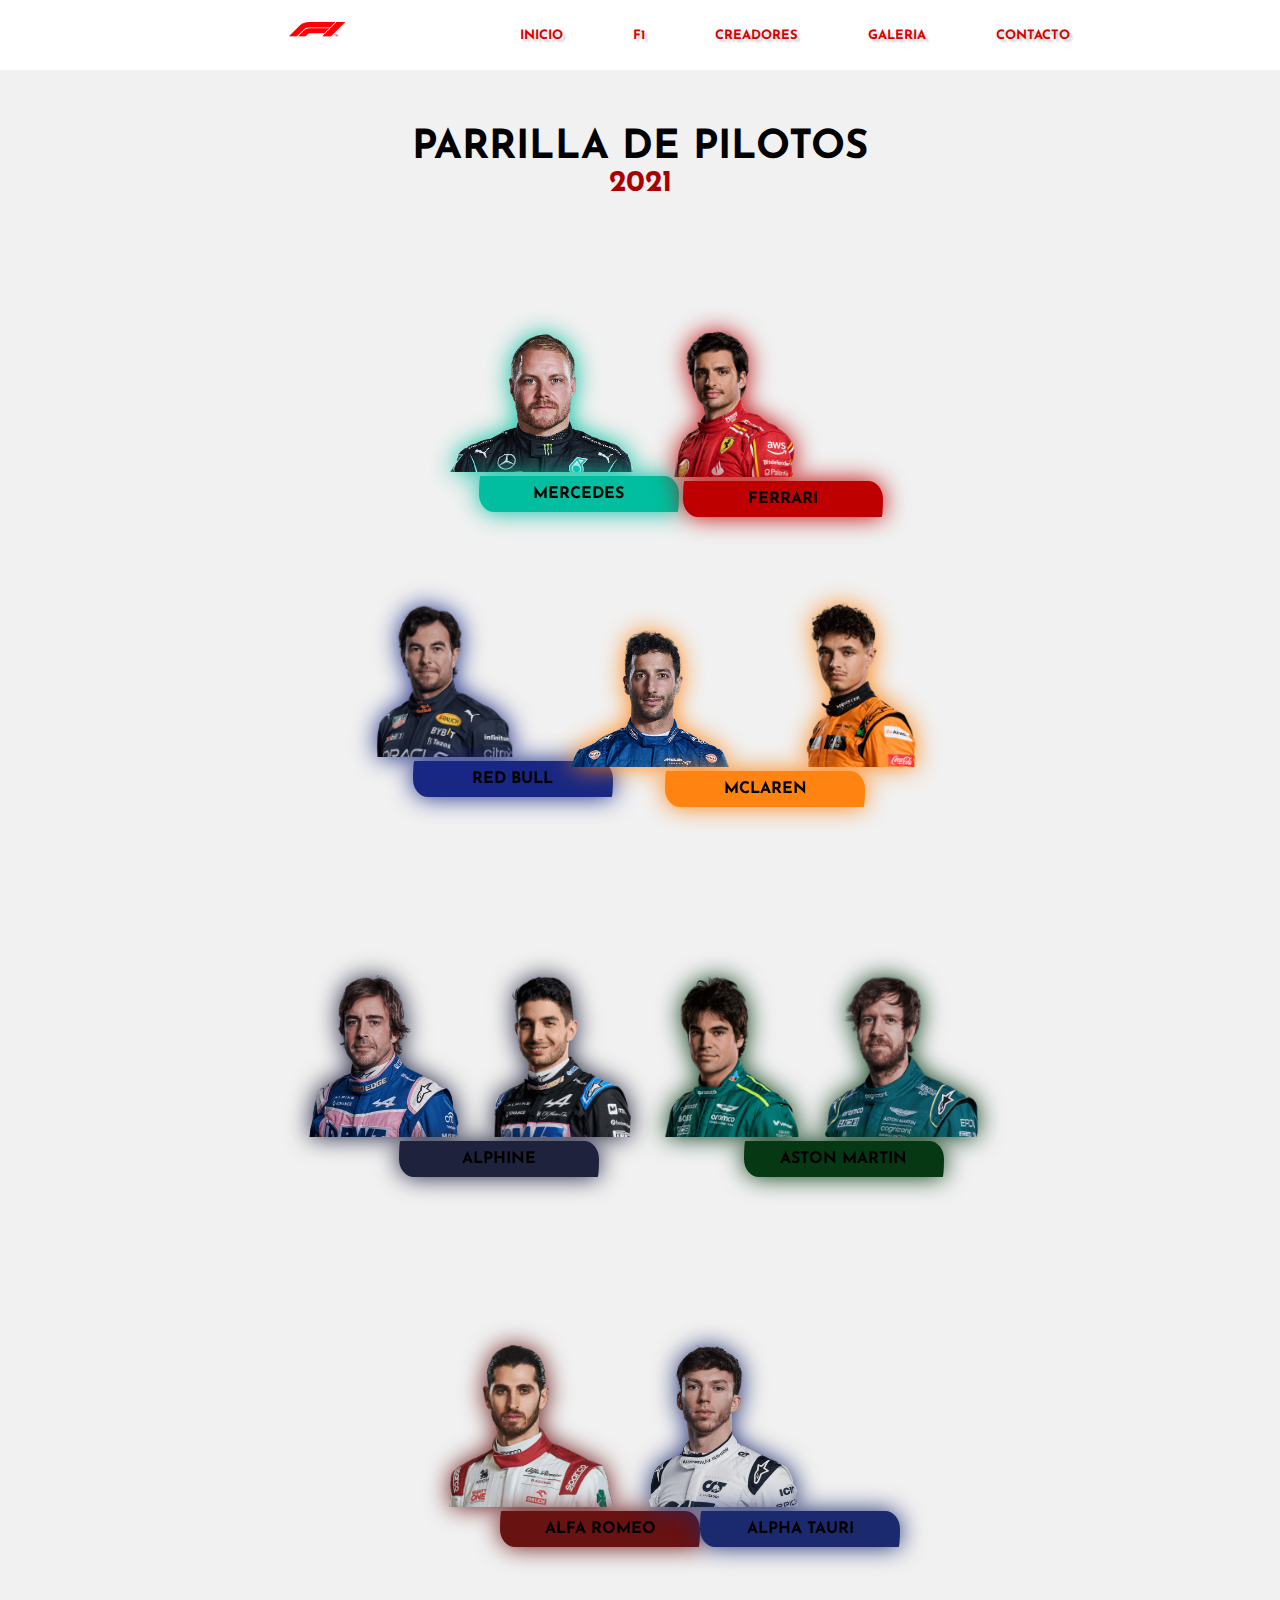
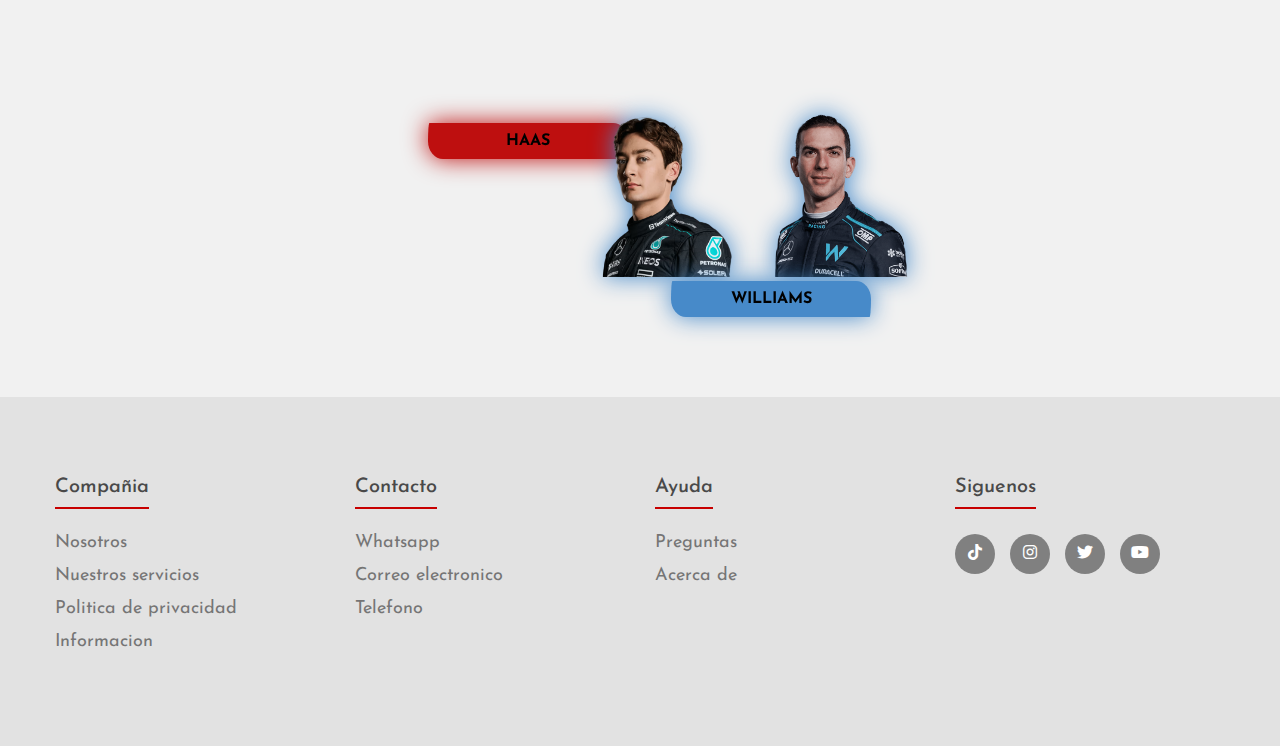
==== commit 8f3d4ad7: "slider galeria" ====
--- a/f1.html
+++ b/f1.html
@@ -84,28 +84,28 @@
 
       <div class="RT">
         <div class="alfa">
-        <img style="width: 180px; " src="img/raikkonenpng.png" alt="">
-        <img style="width: 180px;" src="img/giovinazzipng.png" alt="">
+        <img style="width: 170px; " src="img/raikkonenpng.png" alt="">
+        <img style="width: 170px;" src="img/giovinazzipng.png" alt="">
         <p>ALFA ROMEO</p>
         </div>
 
         <div class="tauri">
-        <img style="width: 180px; " src="img/pierepng.png" alt="">
-        <img style="width: 180px;" src="img/yukipng.png" alt="">
+        <img style="width: 170px; " src="img/pierepng.png" alt="">
+        <img style="width: 170px;" src="img/yukipng.png" alt="">
         <p>ALPHA TAURI</p>
         </div>
       </div>    
 
       <div class="HW">
         <div class="haas">
-        <img style="width: 180px; " src="img/mazepinpng.png" alt="">
-        <img style="width: 180px;" src="img/schumancherpng.png" alt="">
+        <img style="width: 170px; " src="img/mazepinpng.png" alt="">
+        <img style="width: 170px;" src="img/schumancherpng.png" alt="">
         <p>HAAS</p>
         </div>
         
         <div class="williams">
-        <img style="width: 180px; " src="img/russellpng.png" alt="">
-        <img style="width: 180px;" src="img/nicholaspng.png" alt="">
+        <img style="width: 170px; " src="img/russellpng.png" alt="">
+        <img style="width: 170px;" src="img/nicholaspng.png" alt="">
         <p>WILLIAMS</p>
         </div>
       </div>
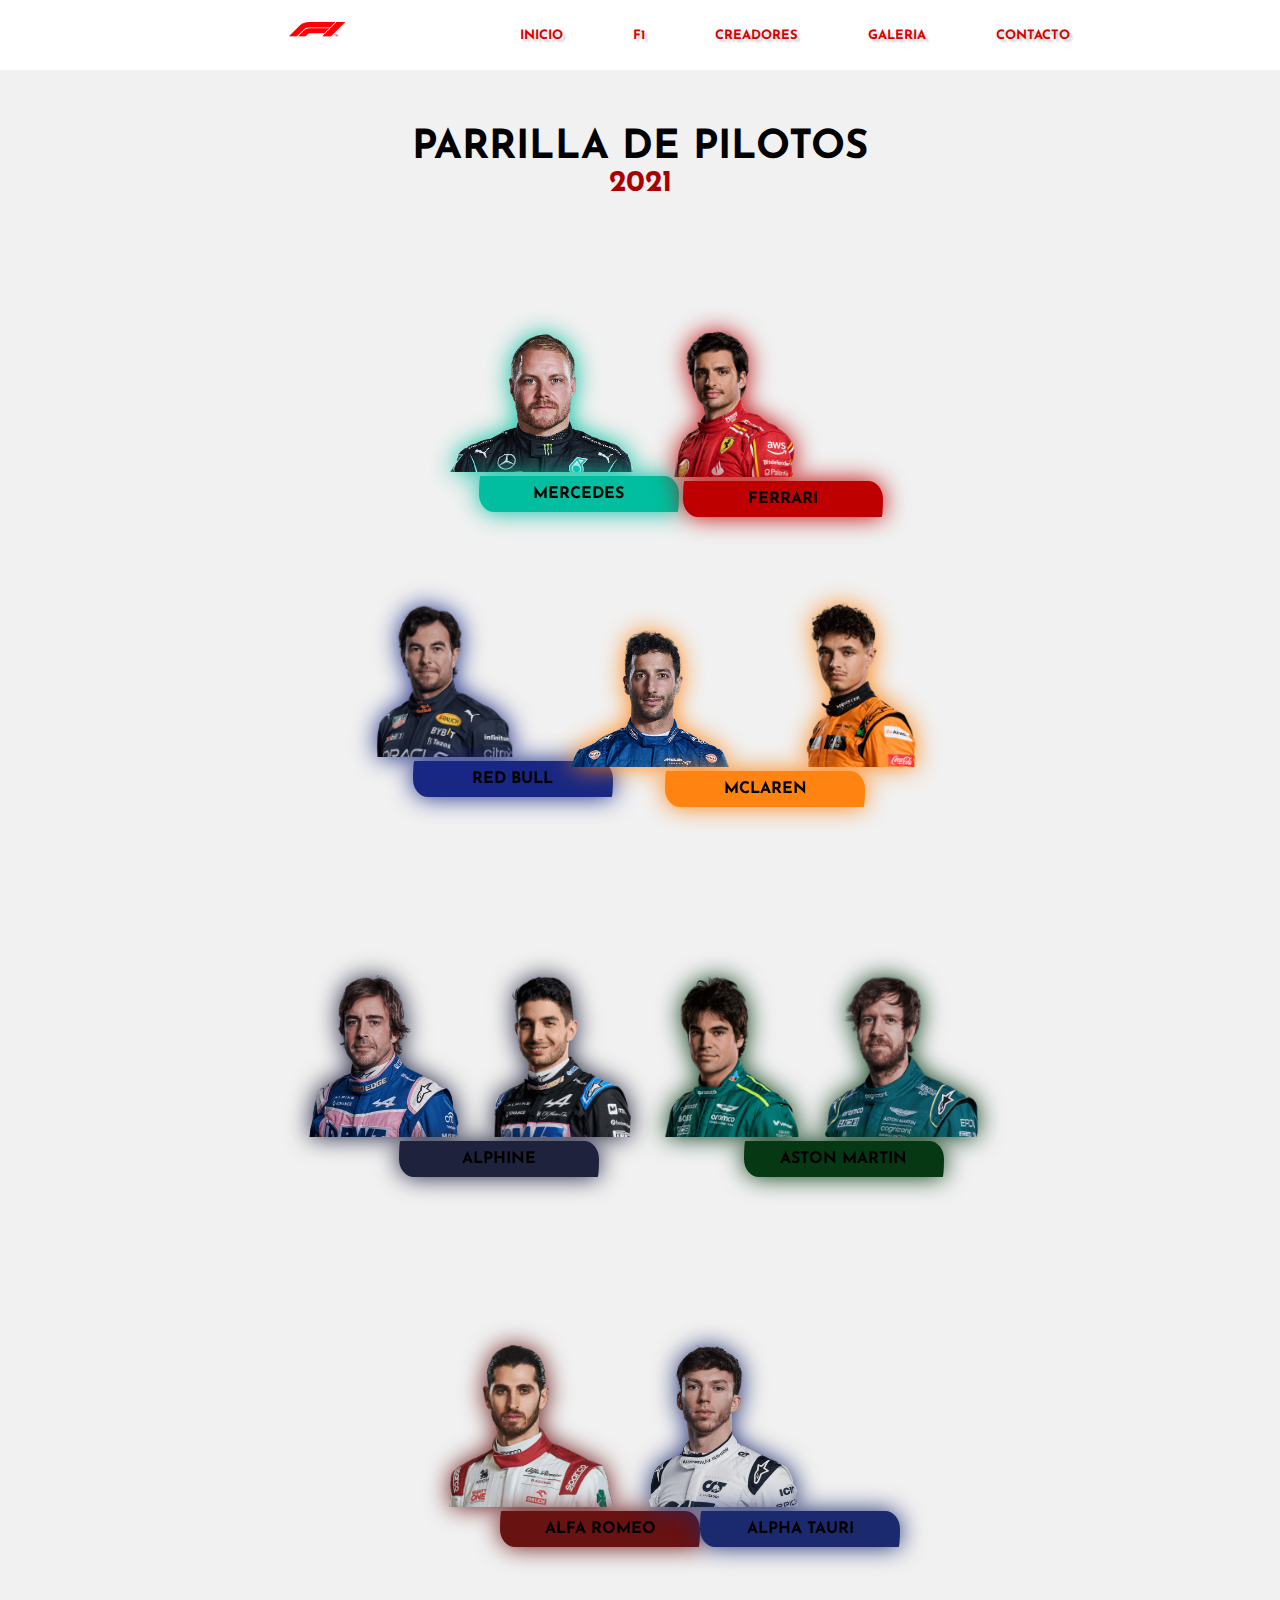
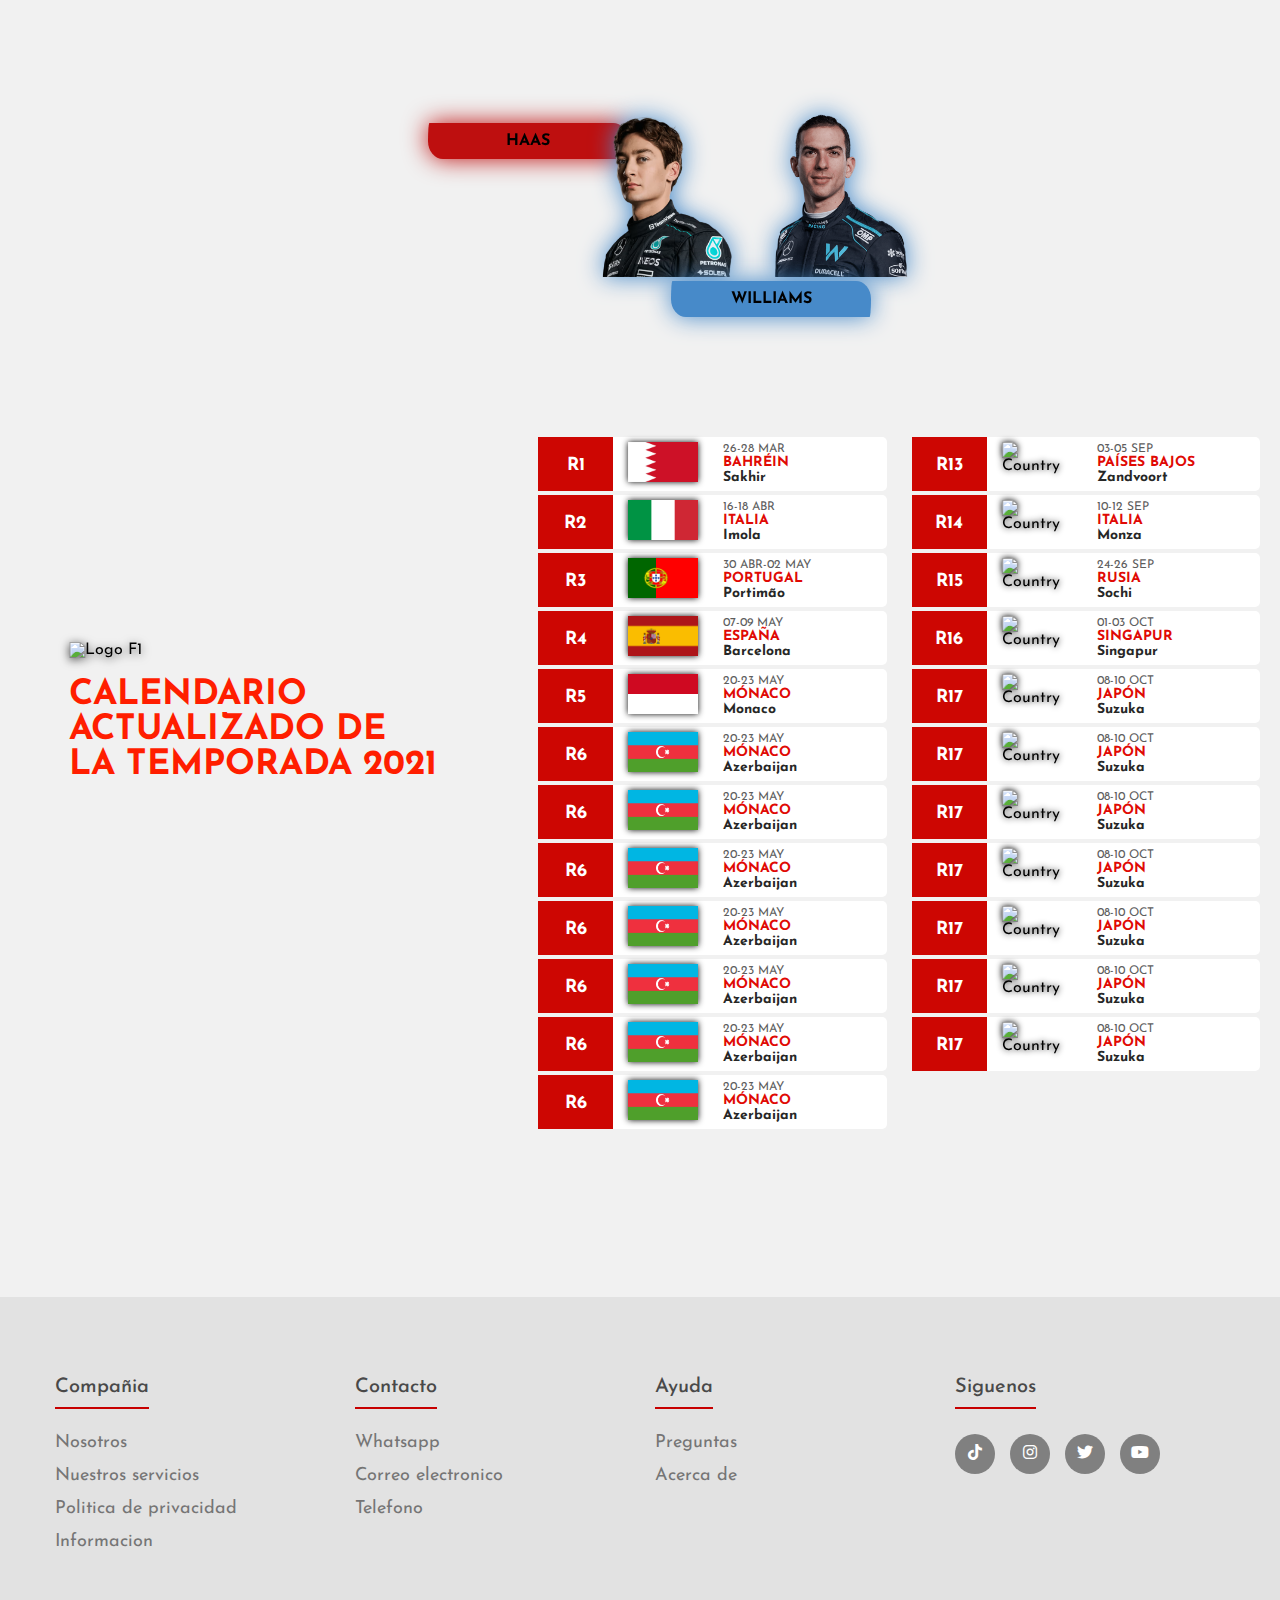
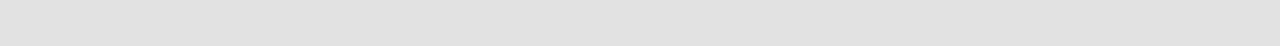
==== commit bf3e2f42: "corrigiendo calendariof1" ====
--- a/f1.html
+++ b/f1.html
@@ -110,7 +110,137 @@
         </div>
       </div>
 
-      
+      <div class="contenido">
+        <div class="left">
+            <img src="https://companieslogo.com/img/orig/FWONK.D-6358a63d.png?t=1720244491" alt="Logo F1" class="logo2">
+            <h1 style="font-size: 35px;">Calendario actualizado de la temporada 2021</h1>
+        </div>
+        <div class="right">
+            <div class="leaderboard">
+                <div class="column">
+                    <div class="row"><span class="race-number">R1</span><img class="country-img" src="img/Bahrain.png" alt="Country"><span class="race-info">26-28
+                            MAR<strong>Bahréin</strong>
+                            <p>Sakhir</p>
+                        </span>
+                    </div>
+                    <div class="row"><span class="race-number">R2</span><img class="country-img" src="img/Italia.png" alt="Country"><span class="race-info">16-18
+                            ABR<strong>Italia</strong>
+                            <p>Imola</p>
+                        </span>
+                    </div>
+                    <div class="row"><span class="race-number">R3</span><img class="country-img" src="img/Portugal.png" alt="Country"><span class="race-info">30 ABR-02
+                            MAY<strong>Portugal</strong>
+                            <p>Portimão</p>
+                        </span>
+                    </div>
+                    <div class="row"><span class="race-number">R4</span><img class="country-img" src="img/España.png" alt="Country"><span class="race-info">07-09
+                            MAY<strong>España</strong>
+                            <p>Barcelona</p>
+                        </span></div>
+                    <div class="row"><span class="race-number">R5</span><img class="country-img" src="img/Monaco.png" alt="Country"><span class="race-info">20-23
+                            MAY<strong>Mónaco</strong>
+                            <p>Monaco</p>
+                        </span>
+                    </div>
+                    <div class="row"><span class="race-number">R6</span><img class="country-img" src="img/Azerbaijan.png" alt="Country"><span class="race-info">20-23
+                        MAY<strong>Mónaco</strong>
+                        <p>Azerbaijan</p>
+                    </span>
+                    </div>
+                    <div class="row"><span class="race-number">R6</span><img class="country-img" src="img/Azerbaijan.png" alt="Country"><span class="race-info">20-23
+                        MAY<strong>Mónaco</strong>
+                        <p>Azerbaijan</p>
+                    </span>
+                    </div>
+                    <div class="row"><span class="race-number">R6</span><img class="country-img" src="img/Azerbaijan.png" alt="Country"><span class="race-info">20-23
+                        MAY<strong>Mónaco</strong>
+                        <p>Azerbaijan</p>
+                    </span>
+                    </div>
+                    <div class="row"><span class="race-number">R6</span><img class="country-img" src="img/Azerbaijan.png" alt="Country"><span class="race-info">20-23
+                        MAY<strong>Mónaco</strong>
+                        <p>Azerbaijan</p>
+                    </span>
+                    </div>
+                    <div class="row"><span class="race-number">R6</span><img class="country-img" src="img/Azerbaijan.png" alt="Country"><span class="race-info">20-23
+                        MAY<strong>Mónaco</strong>
+                        <p>Azerbaijan</p>
+                    </span>
+                    </div>
+                    <div class="row"><span class="race-number">R6</span><img class="country-img" src="img/Azerbaijan.png" alt="Country"><span class="race-info">20-23
+                        MAY<strong>Mónaco</strong>
+                        <p>Azerbaijan</p>
+                    </span>
+                    </div>
+                    <div class="row"><span class="race-number">R6</span><img class="country-img" src="img/Azerbaijan.png" alt="Country"><span class="race-info">20-23
+                        MAY<strong>Mónaco</strong>
+                        <p>Azerbaijan</p>
+                    </span>
+                    </div>
+            
+                </div>
+
+                <!-- LADO DERECHO DEL LEADERBOARD -->
+                <div class="column">
+                    <div class="row"><span class="race-number">R13</span><img class="country-img" src="IMG/Countries/PaisesBajos.png" alt="Country"><span class="race-info">03-05 SEP<strong>Países
+                                Bajos</strong>
+                            <p>Zandvoort</p>
+                        </span>
+                    </div>
+                    <div class="row"><span class="race-number">R14</span><img class="country-img" src="IMG/Countries/Italia.png" alt="Country"><span class="race-info">10-12
+                            SEP<strong>Italia</strong>
+                            <p>Monza</p>
+                        </span>
+                    </div>
+                    <div class="row"><span class="race-number">R15</span><img class="country-img" src="IMG/Countries/Rusia.png" alt="Country"><span class="race-info">24-26
+                            SEP<strong>Rusia</strong>
+                            <p>Sochi</p>
+                        </span>
+                    </div>
+                    <div class="row"><span class="race-number">R16</span><img class="country-img" src="IMG/Countries/Singapur.png" alt="Country"><span class="race-info">01-03
+                            OCT<strong>Singapur</strong>
+                            <p>Singapur</p>
+                        </span>
+                    </div>
+                    <div class="row"><span class="race-number">R17</span><img class="country-img" src="IMG/Countries/Japon.png" alt="Country"><span class="race-info">08-10
+                            OCT<strong>Japón</strong>
+                            <p>Suzuka</p>
+                        </span>
+                    </div>
+                    <div class="row"><span class="race-number">R17</span><img class="country-img" src="IMG/Countries/Japon.png" alt="Country"><span class="race-info">08-10
+                        OCT<strong>Japón</strong>
+                        <p>Suzuka</p>
+                    </span>
+                    </div>
+                    <div class="row"><span class="race-number">R17</span><img class="country-img" src="IMG/Countries/Japon.png" alt="Country"><span class="race-info">08-10
+                        OCT<strong>Japón</strong>
+                        <p>Suzuka</p>
+                    </span>
+                    </div>
+                    <div class="row"><span class="race-number">R17</span><img class="country-img" src="IMG/Countries/Japon.png" alt="Country"><span class="race-info">08-10
+                        OCT<strong>Japón</strong>
+                        <p>Suzuka</p>
+                    </span>
+                    </div>
+                    <div class="row"><span class="race-number">R17</span><img class="country-img" src="IMG/Countries/Japon.png" alt="Country"><span class="race-info">08-10
+                        OCT<strong>Japón</strong>
+                        <p>Suzuka</p>
+                    </span>
+                    </div>
+                    <div class="row"><span class="race-number">R17</span><img class="country-img" src="IMG/Countries/Japon.png" alt="Country"><span class="race-info">08-10
+                        OCT<strong>Japón</strong>
+                        <p>Suzuka</p>
+                    </span>
+                    </div>
+                    <div class="row"><span class="race-number">R17</span><img class="country-img" src="IMG/Countries/Japon.png" alt="Country"><span class="race-info">08-10
+                        OCT<strong>Japón</strong>
+                        <p>Suzuka</p>
+                    </span>
+                    </div>
+                </div>
+            </div>
+        </div>
+    </div>
 
 
       <footer class="footer">
--- a/css/f1.css
+++ b/css/f1.css
@@ -357,6 +357,126 @@
     transform: scale(1.1);
 }
 
+/*CALENDARIO F1 2021*/
+
+.contenido {
+    display: flex;
+    justify-content: space-between;
+    align-items: flex-start;
+    height: 100vh;
+    position: relative;
+}
+
+.left {
+    height: 100%;
+    padding: 20px;
+    margin: 0 auto !important;
+    position: relative;
+    top: 75%;
+    left: 20%;
+    transform: translate(-50%, -50%);
+    flex: 1;
+    padding-right: 20px;
+    text-align: left;
+}
+
+.logo2 {
+    max-width: 200px;
+    margin-bottom: 20px;
+    filter: drop-shadow(0 2px 5px rgba(0, 0, 0, 0.7))
+    
+}
+
+.left h1 {
+    font-size: 3.5rem;
+    color: #ff1e00; /* Rojo vibrante */
+    text-transform: uppercase;
+    font-weight: bold;
+    /* line-height: 1.2;
+    letter-spacing: 2px; */
+}
+
+.right {
+    position: relative;
+    height: 100%;
+    padding: 20px 20px 20px 100px;
+    flex: 2;
+}
+
+.leaderboard {
+    padding-top: 20px;
+    display: flex;
+    justify-content: space-between;
+}
+
+.column {
+    flex: 1;
+}
+
+.row {
+    height: 6vh;
+    display: flex;
+    margin-bottom: 4px;
+    margin-left: 25px;
+    background-color: #ffffff;
+    /* padding: 10px; */
+    border-radius: 5px;
+    transition: transform 0.2s;
+}
+
+.row:hover{
+    box-shadow: 0 0 30px rgb(255, 30, 0);
+    transform: scale(1.1); 
+}
+
+.race-number {
+    background-color: #cd0602;
+    padding: 20px;
+    color: #ffffff;
+    font-size: 18px;
+    font-weight: bold;
+    width: 75px;
+    text-align: center;
+    justify-content: center;
+    /* border-radius: 5px; */
+    margin-right: 10px;
+}
+
+.country-img{
+    height: 40px;
+    width: 70px;
+    margin: 5px;
+    filter: drop-shadow(0 0 0.2rem rgb(10, 10, 10));
+}
+
+.race-info {
+    position: relative;
+    display: flex;
+    flex-direction: column;
+    justify-content: center;
+    margin-left: 20px;
+    font-size: 12px;
+    color: #5d5d5d;
+}
+
+.race-info strong {
+    font-size: 14px;
+    text-transform: uppercase;
+    font-weight: bold;
+    color: #e00904; /* Rojo para los nombres de los países */
+}
+
+.race-info span {
+    font-size: 14px;
+    color: #ddd;
+}
+
+.race-info p {
+    font-size: 14px;
+    color: #272727;
+    font-weight: bold;
+}
+
 
     /*fooder*/
 *{
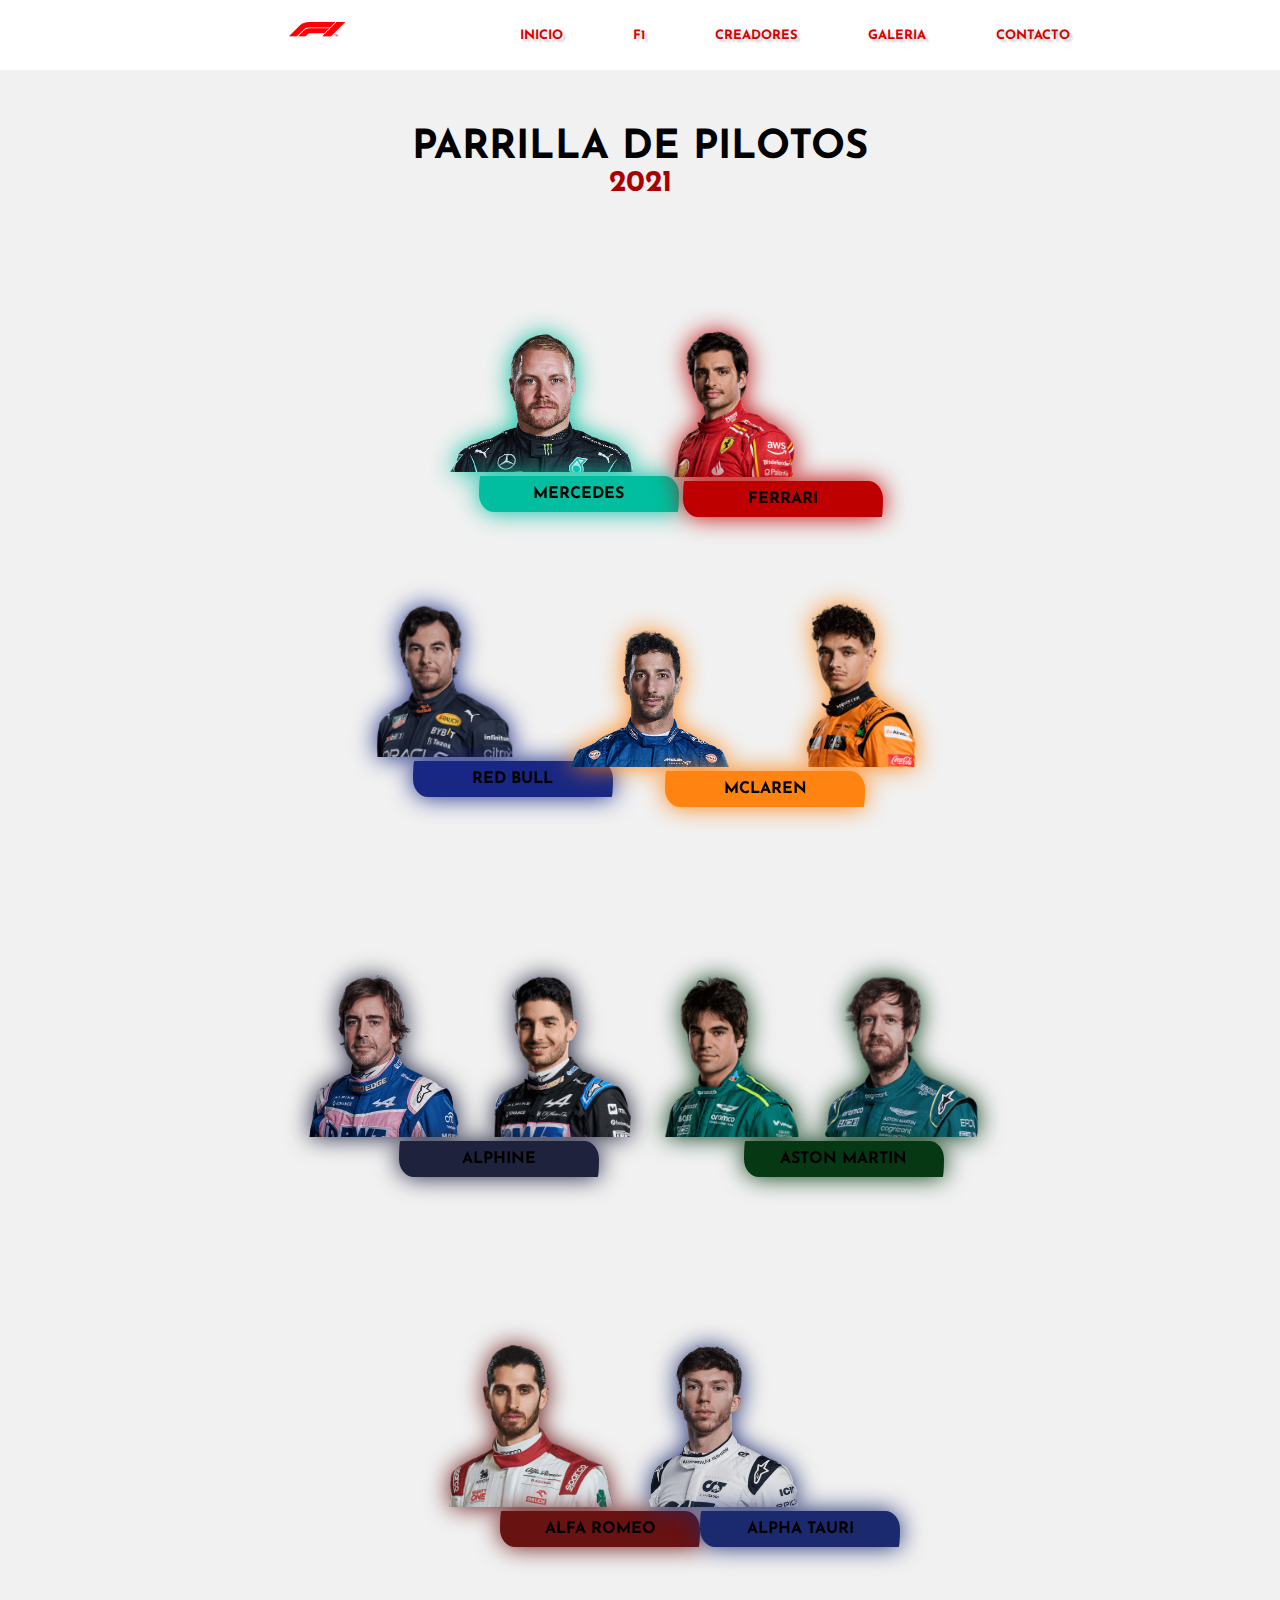
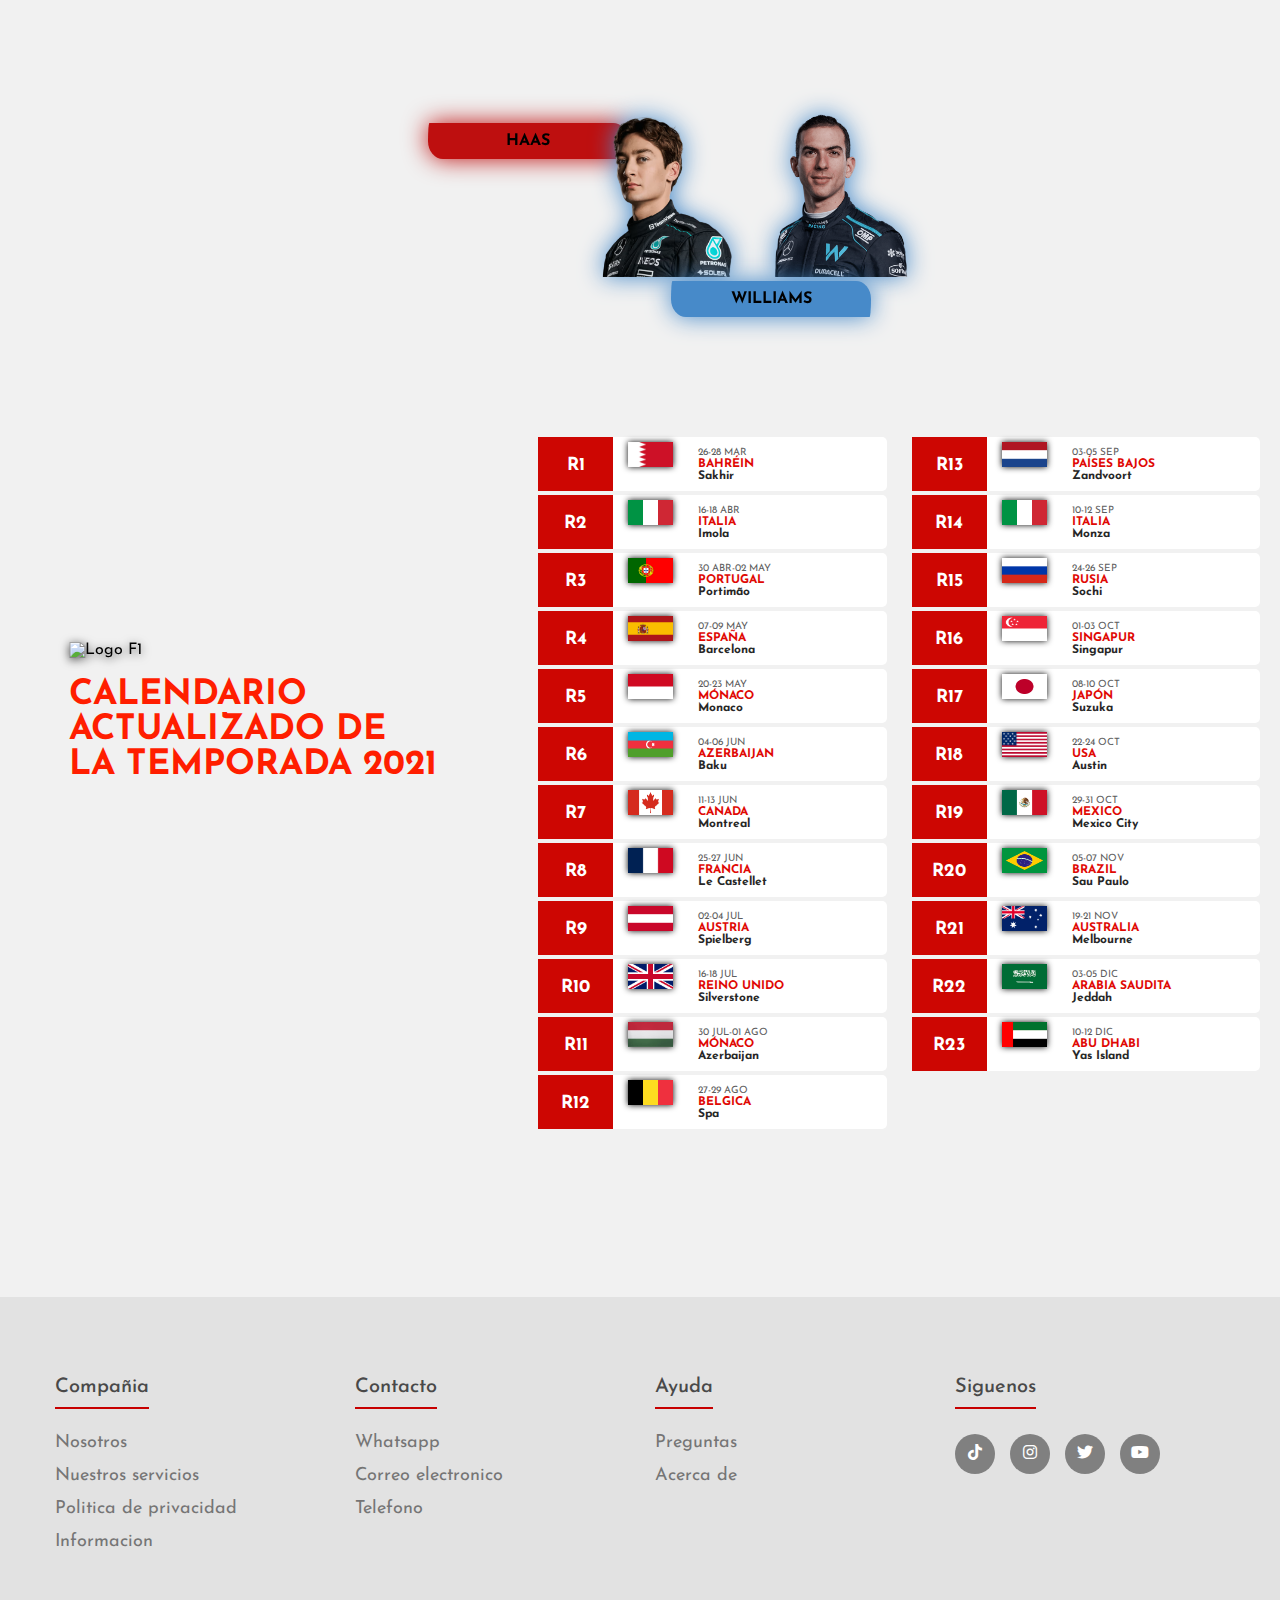
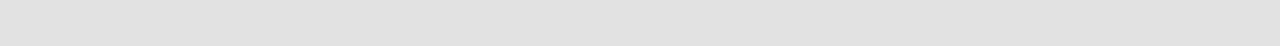
==== commit 80080470: "cambios a todo" ====
--- a/f1.html
+++ b/f1.html
@@ -142,39 +142,39 @@
                             <p>Monaco</p>
                         </span>
                     </div>
-                    <div class="row"><span class="race-number">R6</span><img class="country-img" src="img/Azerbaijan.png" alt="Country"><span class="race-info">20-23
-                        MAY<strong>Mónaco</strong>
+                    <div class="row"><span class="race-number">R6</span><img class="country-img" src="img/Azerbaijan.png" alt="Country"><span class="race-info">04-06
+                        JUN<strong>Azerbaijan</strong>
+                        <p>Baku</p>
+                    </span>
+                    </div>
+                    <div class="row"><span class="race-number">R7</span><img class="country-img" src="img/Canada.png" alt="Country"><span class="race-info">11-13
+                        JUN<strong>Canada</strong>
+                        <p>Montreal</p>
+                    </span>
+                    </div>
+                    <div class="row"><span class="race-number">R8</span><img class="country-img" src="img/Francia.png" alt="Country"><span class="race-info">25-27
+                        JUN<strong>Francia</strong>
+                        <p>Le Castellet</p>
+                    </span>
+                    </div>
+                    <div class="row"><span class="race-number">R9</span><img class="country-img" src="img/Austria.png" alt="Country"><span class="race-info">02-04
+                        JUL<strong>Austria</strong>
+                        <p>Spielberg</p>
+                    </span>
+                    </div>
+                    <div class="row"><span class="race-number">R10</span><img class="country-img" src="img/ReinoUnido.png" alt="Country"><span class="race-info">16-18
+                        JUL<strong>Reino Unido</strong>
+                        <p>Silverstone</p>
+                    </span>
+                    </div>
+                    <div class="row"><span class="race-number">R11</span><img class="country-img" src="img/Hungaria.jpeg" alt="Country"><span class="race-info">30 JUL-01
+                        AGO<strong>Mónaco</strong>
                         <p>Azerbaijan</p>
                     </span>
                     </div>
-                    <div class="row"><span class="race-number">R6</span><img class="country-img" src="img/Azerbaijan.png" alt="Country"><span class="race-info">20-23
-                        MAY<strong>Mónaco</strong>
-                        <p>Azerbaijan</p>
-                    </span>
-                    </div>
-                    <div class="row"><span class="race-number">R6</span><img class="country-img" src="img/Azerbaijan.png" alt="Country"><span class="race-info">20-23
-                        MAY<strong>Mónaco</strong>
-                        <p>Azerbaijan</p>
-                    </span>
-                    </div>
-                    <div class="row"><span class="race-number">R6</span><img class="country-img" src="img/Azerbaijan.png" alt="Country"><span class="race-info">20-23
-                        MAY<strong>Mónaco</strong>
-                        <p>Azerbaijan</p>
-                    </span>
-                    </div>
-                    <div class="row"><span class="race-number">R6</span><img class="country-img" src="img/Azerbaijan.png" alt="Country"><span class="race-info">20-23
-                        MAY<strong>Mónaco</strong>
-                        <p>Azerbaijan</p>
-                    </span>
-                    </div>
-                    <div class="row"><span class="race-number">R6</span><img class="country-img" src="img/Azerbaijan.png" alt="Country"><span class="race-info">20-23
-                        MAY<strong>Mónaco</strong>
-                        <p>Azerbaijan</p>
-                    </span>
-                    </div>
-                    <div class="row"><span class="race-number">R6</span><img class="country-img" src="img/Azerbaijan.png" alt="Country"><span class="race-info">20-23
-                        MAY<strong>Mónaco</strong>
-                        <p>Azerbaijan</p>
+                    <div class="row"><span class="race-number">R12</span><img class="country-img" src="img/Belgica.png" alt="Country"><span class="race-info">27-29
+                        AGO<strong>Belgica</strong>
+                        <p>Spa</p>
                     </span>
                     </div>
             
@@ -182,59 +182,59 @@
 
                 <!-- LADO DERECHO DEL LEADERBOARD -->
                 <div class="column">
-                    <div class="row"><span class="race-number">R13</span><img class="country-img" src="IMG/Countries/PaisesBajos.png" alt="Country"><span class="race-info">03-05 SEP<strong>Países
+                    <div class="row"><span class="race-number">R13</span><img class="country-img" src="img/PaisesBajos.png" alt="Country"><span class="race-info">03-05 SEP<strong>Países
                                 Bajos</strong>
                             <p>Zandvoort</p>
                         </span>
                     </div>
-                    <div class="row"><span class="race-number">R14</span><img class="country-img" src="IMG/Countries/Italia.png" alt="Country"><span class="race-info">10-12
+                    <div class="row"><span class="race-number">R14</span><img class="country-img" src="img/Italia.png" alt="Country"><span class="race-info">10-12
                             SEP<strong>Italia</strong>
                             <p>Monza</p>
                         </span>
                     </div>
-                    <div class="row"><span class="race-number">R15</span><img class="country-img" src="IMG/Countries/Rusia.png" alt="Country"><span class="race-info">24-26
+                    <div class="row"><span class="race-number">R15</span><img class="country-img" src="img/Rusia.png" alt="Country"><span class="race-info">24-26
                             SEP<strong>Rusia</strong>
                             <p>Sochi</p>
                         </span>
                     </div>
-                    <div class="row"><span class="race-number">R16</span><img class="country-img" src="IMG/Countries/Singapur.png" alt="Country"><span class="race-info">01-03
+                    <div class="row"><span class="race-number">R16</span><img class="country-img" src="img/Singapur.png" alt="Country"><span class="race-info">01-03
                             OCT<strong>Singapur</strong>
                             <p>Singapur</p>
                         </span>
                     </div>
-                    <div class="row"><span class="race-number">R17</span><img class="country-img" src="IMG/Countries/Japon.png" alt="Country"><span class="race-info">08-10
+                    <div class="row"><span class="race-number">R17</span><img class="country-img" src="img/Japon.png" alt="Country"><span class="race-info">08-10
                             OCT<strong>Japón</strong>
                             <p>Suzuka</p>
                         </span>
                     </div>
-                    <div class="row"><span class="race-number">R17</span><img class="country-img" src="IMG/Countries/Japon.png" alt="Country"><span class="race-info">08-10
-                        OCT<strong>Japón</strong>
-                        <p>Suzuka</p>
-                    </span>
-                    </div>
-                    <div class="row"><span class="race-number">R17</span><img class="country-img" src="IMG/Countries/Japon.png" alt="Country"><span class="race-info">08-10
-                        OCT<strong>Japón</strong>
-                        <p>Suzuka</p>
-                    </span>
-                    </div>
-                    <div class="row"><span class="race-number">R17</span><img class="country-img" src="IMG/Countries/Japon.png" alt="Country"><span class="race-info">08-10
-                        OCT<strong>Japón</strong>
-                        <p>Suzuka</p>
-                    </span>
-                    </div>
-                    <div class="row"><span class="race-number">R17</span><img class="country-img" src="IMG/Countries/Japon.png" alt="Country"><span class="race-info">08-10
-                        OCT<strong>Japón</strong>
-                        <p>Suzuka</p>
-                    </span>
-                    </div>
-                    <div class="row"><span class="race-number">R17</span><img class="country-img" src="IMG/Countries/Japon.png" alt="Country"><span class="race-info">08-10
-                        OCT<strong>Japón</strong>
-                        <p>Suzuka</p>
-                    </span>
-                    </div>
-                    <div class="row"><span class="race-number">R17</span><img class="country-img" src="IMG/Countries/Japon.png" alt="Country"><span class="race-info">08-10
-                        OCT<strong>Japón</strong>
-                        <p>Suzuka</p>
+                    <div class="row"><span class="race-number">R18</span><img class="country-img" src="img/USA.png" alt="Country"><span class="race-info">22-24
+                        OCT<strong>USA</strong>
+                        <p>Austin</p>
+                    </span>
+                    </div>
+                    <div class="row"><span class="race-number">R19</span><img class="country-img" src="img/Mexico.png" alt="Country"><span class="race-info">29-31
+                        OCT<strong>Mexico</strong>
+                        <p>Mexico City</p>
+                    </span>
+                    </div>
+                    <div class="row"><span class="race-number">R20</span><img class="country-img" src="img/Brazil.png" alt="Country"><span class="race-info">05-07
+                        NOV<strong>Brazil</strong>
+                        <p>Sau Paulo</p>
+                    </span>
+                    </div>
+                    <div class="row"><span class="race-number">R21</span><img class="country-img" src="img/Australia.png" alt="Country"><span class="race-info">19-21
+                        NOV<strong>Australia</strong>
+                        <p>Melbourne</p>
+                    </span>
+                    </div>
+                    <div class="row"><span class="race-number">R22</span><img class="country-img" src="img/ArabiaSaudita.png" alt="Country"><span class="race-info">03-05
+                        DIC<strong>Arabia Saudita</strong>
+                        <p>Jeddah</p>
+                    </span>
+                    </div>
+                    <div class="row"><span class="race-number">R23</span><img class="country-img" src="img/AbuDabhi.png" alt="Country"><span class="race-info">10-12
+                        DIC<strong>Abu Dhabi</strong>
+                        <p>Yas Island</p>
                     </span>
                     </div>
                 </div>
--- a/css/f1.css
+++ b/css/f1.css
@@ -443,8 +443,8 @@
 }
 
 .country-img{
-    height: 40px;
-    width: 70px;
+    height: 25px;
+    width: 45px;
     margin: 5px;
     filter: drop-shadow(0 0 0.2rem rgb(10, 10, 10));
 }
@@ -455,12 +455,12 @@
     flex-direction: column;
     justify-content: center;
     margin-left: 20px;
+    font-size: 10px;
+    color: #5d5d5d;
+}
+
+.race-info strong {
     font-size: 12px;
-    color: #5d5d5d;
-}
-
-.race-info strong {
-    font-size: 14px;
     text-transform: uppercase;
     font-weight: bold;
     color: #e00904; /* Rojo para los nombres de los países */
@@ -472,7 +472,7 @@
 }
 
 .race-info p {
-    font-size: 14px;
+    font-size: 12px;
     color: #272727;
     font-weight: bold;
 }
